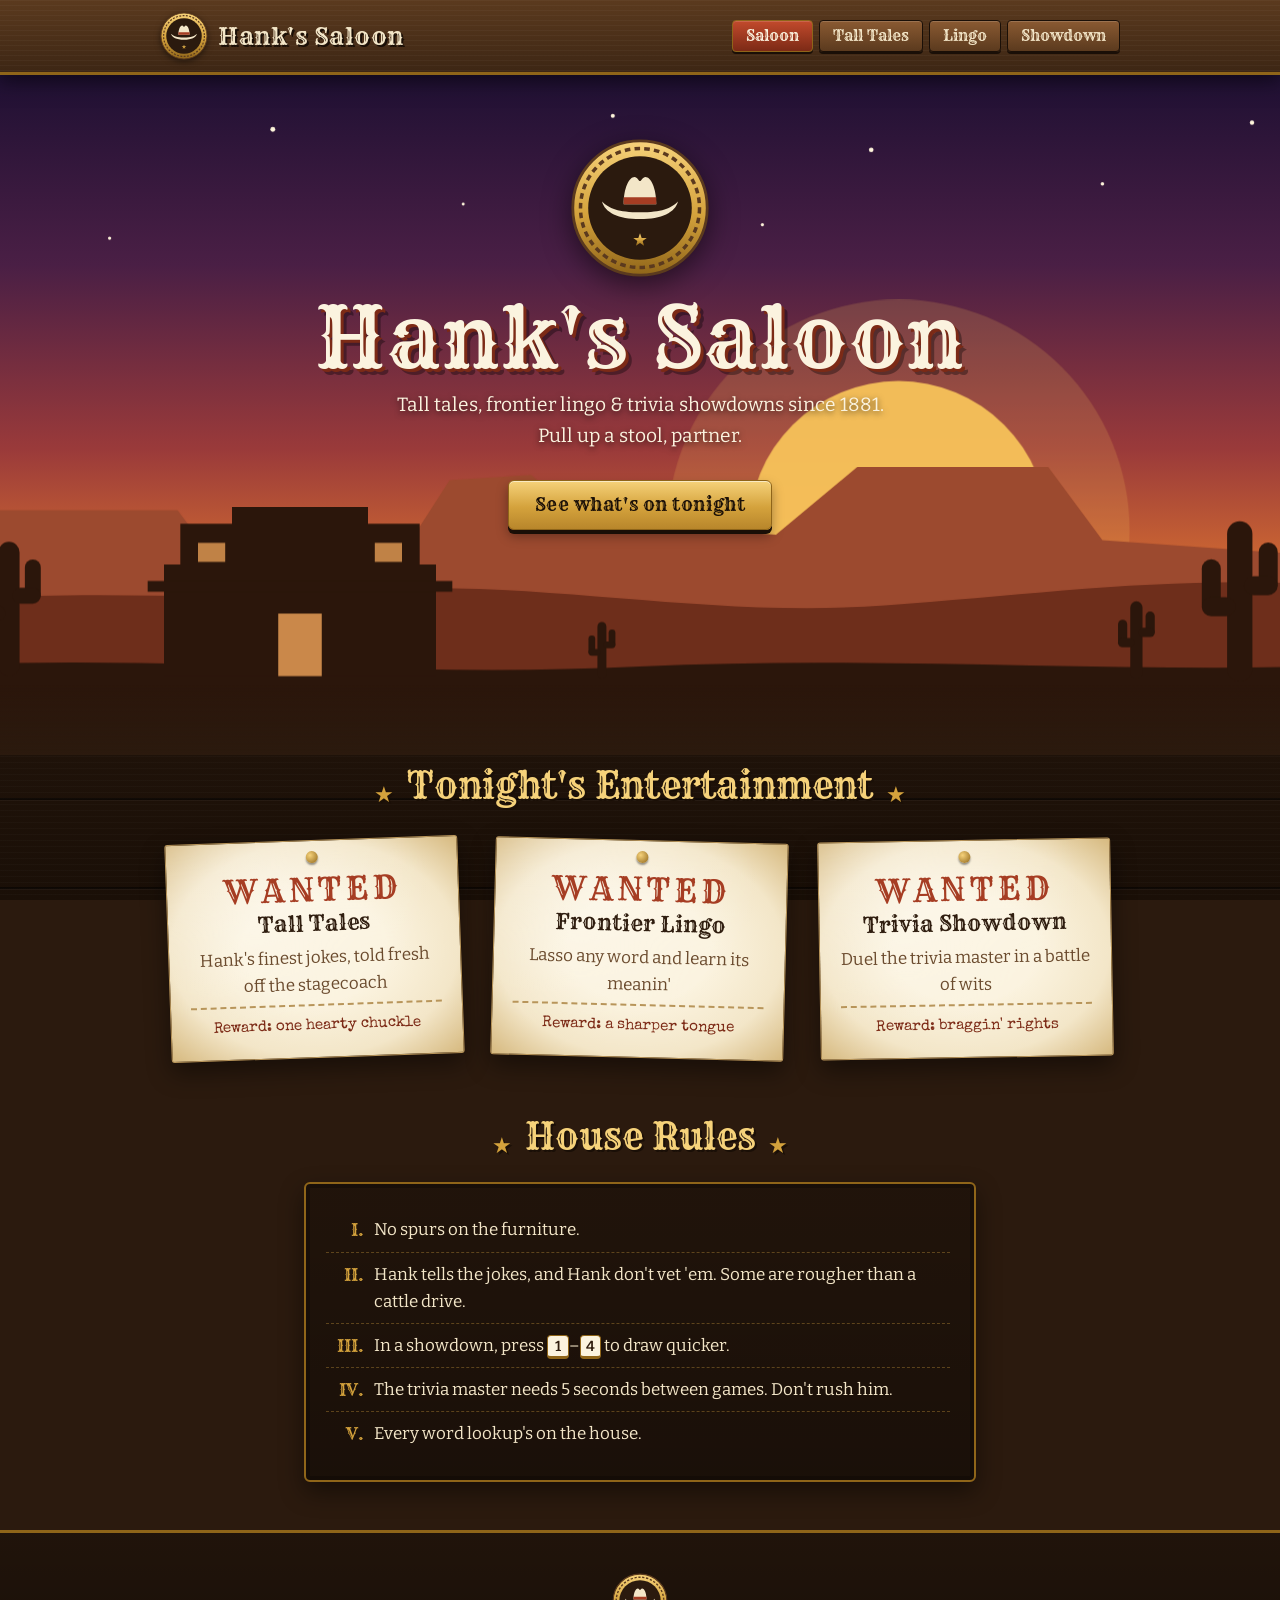
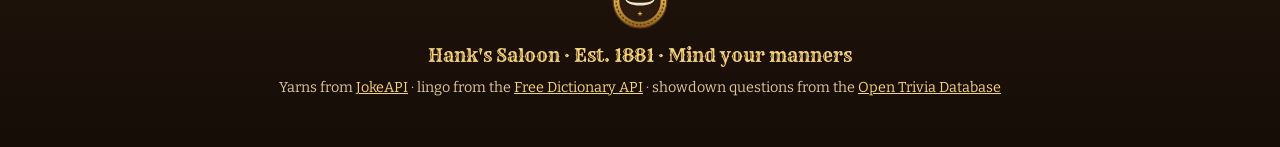
==== site/index.html @ 7e434f9b "Hank's Saloon: Western-themed API playground Tall tales (JokeAPI), frontier lingo (Free Dictionary A" ====
<!doctype html>
<html lang="en">
<head>
  <meta charset="utf-8">
  <meta name="viewport" content="width=device-width, initial-scale=1">
  <meta name="description" content="Hank's Saloon: tall tales, frontier lingo and trivia showdowns. Pull up a stool, partner.">
  <meta name="theme-color" content="#2b1a0e">
  <title>Hank's Saloon</title>
  <link rel="icon" href="favicon.svg" type="image/svg+xml">
  <link rel="preconnect" href="https://fonts.googleapis.com">
  <link rel="preconnect" href="https://fonts.gstatic.com" crossorigin>
  <link rel="stylesheet" href="https://fonts.googleapis.com/css2?family=Bitter:ital,wght@0,400;0,600;0,700;1,400&family=Rye&family=Special+Elite&display=swap">
  <link rel="stylesheet" href="style.css">
  <script type="module" src="js/app.js"></script>
</head>
<body>
  <!-- Shared artwork, referenced below with <use href="#..."> -->
  <svg class="sprite" width="0" height="0" aria-hidden="true" focusable="false">
    <defs>
      <linearGradient id="brass-gradient" x1="0" y1="0" x2="0" y2="1">
        <stop offset="0" stop-color="#f6d27a"/>
        <stop offset=".55" stop-color="#d4a23c"/>
        <stop offset="1" stop-color="#8f6519"/>
      </linearGradient>

      <symbol id="hat" viewBox="0 0 64 40">
        <path fill="currentColor" d="M20 24C20 12 24 4 28 4c2 0 3 3 4 3s2-3 4-3c4 0 8 8 8 20Z"/>
        <path fill="currentColor" d="M4 22c5 5 12 8 28 8s23-3 28-8c-2 8-12 13-28 13S6 30 4 22Z"/>
        <path fill="#a63d23" d="M20 19h24v5H20Z"/>
      </symbol>

      <symbol id="logo" viewBox="0 0 100 100">
        <circle cx="50" cy="50" r="48" fill="url(#brass-gradient)" stroke="#5b3a1e" stroke-width="2"/>
        <circle cx="50" cy="50" r="42.5" fill="none" stroke="#5b3a1e" stroke-width="2.5" stroke-dasharray="4 3"/>
        <circle cx="50" cy="50" r="37" fill="#2b1a0e"/>
        <use href="#hat" x="19" y="24" width="62" height="38.75" color="#f3e6c8"/>
        <path fill="url(#brass-gradient)" transform="translate(50 73)"
              d="M0-5 1.2-1.6 4.8-1.5 1.9.6 2.9 4 0 2-2.9 4-1.9.6-4.8-1.5-1.2-1.6Z"/>
      </symbol>

      <symbol id="cactus" viewBox="0 0 40 80">
        <rect x="14" y="4" width="12" height="76" rx="6"/>
        <rect x="2" y="22" width="9" height="26" rx="4.5"/>
        <rect x="2" y="40" width="16" height="9" rx="4.5"/>
        <rect x="29" y="14" width="9" height="24" rx="4.5"/>
        <rect x="22" y="30" width="16" height="9" rx="4.5"/>
      </symbol>

      <symbol id="sheriff-star" viewBox="0 0 100 100">
        <polygon fill="url(#brass-gradient)" stroke="#8f6519" stroke-width="1.5"
                 points="50,4 62,29.2 89.8,27 74,50 89.8,73 62,70.8 50,96 38,70.8 10.2,73 26,50 10.2,27 38,29.2"/>
        <g fill="url(#brass-gradient)" stroke="#8f6519" stroke-width="1.5">
          <circle cx="50" cy="5" r="4.5"/><circle cx="89" cy="27.5" r="4.5"/><circle cx="89" cy="72.5" r="4.5"/>
          <circle cx="50" cy="95" r="4.5"/><circle cx="11" cy="72.5" r="4.5"/><circle cx="11" cy="27.5" r="4.5"/>
        </g>
        <circle cx="50" cy="50" r="22" fill="none" stroke="#8f6519" stroke-width="1.5" stroke-dasharray="3 2"/>
      </symbol>
    </defs>
  </svg>

  <a class="skip-link" href="#main">Skip to content</a>

  <header class="site-header">
    <div class="container header-inner">
      <a class="brand" href="#home" aria-label="Hank's Saloon – home">
        <svg class="logo" aria-hidden="true"><use href="#logo"/></svg>
        <span class="brand-name">Hank's Saloon</span>
      </a>
      <nav aria-label="Activities">
        <ul>
          <li><a href="#home">Saloon</a></li>
          <li><a href="#joke">Tall Tales</a></li>
          <li><a href="#define">Lingo</a></li>
          <li><a href="#trivia">Showdown</a></li>
        </ul>
      </nav>
    </div>
    <div class="scroll-progress" aria-hidden="true"></div>
  </header>

  <main id="main">
    <noscript><p class="container status status-error">Hank needs JavaScript turned on to talk to the outside world.</p></noscript>

    <!-- Saloon (home) -->
    <section id="view-home" class="view" aria-labelledby="home-heading">
      <div class="hero">
        <svg class="scene" viewBox="0 0 1200 500" preserveAspectRatio="xMidYMax slice" aria-hidden="true" focusable="false">
          <g class="layer" data-depth="0.5">
            <circle class="twinkle" cx="90" cy="60" r="1.6"/><circle class="twinkle" cx="210" cy="120" r="1.2"/>
            <circle class="twinkle" cx="330" cy="40" r="1.8"/><circle class="twinkle" cx="470" cy="95" r="1.1"/>
            <circle class="twinkle" cx="580" cy="30" r="1.5"/><circle class="twinkle" cx="690" cy="110" r="1.2"/>
            <circle class="twinkle" cx="770" cy="55" r="1.7"/><circle class="twinkle" cx="940" cy="80" r="1.3"/>
            <circle class="twinkle" cx="1050" cy="35" r="1.6"/><circle class="twinkle" cx="1150" cy="120" r="1.2"/>
            <circle class="twinkle" cx="40" cy="160" r="1"/><circle class="twinkle" cx="1110" cy="190" r="1"/>
          </g>
          <g class="layer" data-depth="0.4">
            <circle cx="790" cy="335" r="170" fill="#f7c25a" opacity=".18"/>
            <circle cx="790" cy="335" r="110" fill="#f7c25a" opacity=".95"/>
          </g>
          <g class="layer" data-depth="0.28">
            <path fill="#9c4a2f" d="M0 362h80l30-42h150l30 40h130l40-62 60-4 40 34 140 10 60-50h140l40 54 140 10 30-40 90-5v205H0Z"/>
          </g>
          <g class="layer" data-depth="0.16">
            <path fill="#6e2e1b" d="M0 400c150-30 260-10 380-20 140-12 260 20 400 10 140-10 260-30 420-5v115H0Z"/>
          </g>
          <g class="layer" data-depth="0.05" fill="#2b160b">
            <path d="M0 440c200-20 400 5 600-5s400 10 600-5v70H0Z"/>
            <!-- Saloon silhouette with lit windows -->
            <path d="M250 442v-82h12v-30h38v-12h100v12h38v30h12v82Z"/>
            <path d="M238 372h224v8H238Z"/>
            <rect x="275" y="344" width="20" height="14" fill="#f2a65a" opacity=".75"/>
            <rect x="405" y="344" width="20" height="14" fill="#f2a65a" opacity=".75"/>
            <rect x="334" y="396" width="32" height="46" fill="#f2a65a" opacity=".8"/>
            <use href="#cactus" x="110" y="338" width="52" height="104"/>
            <use href="#cactus" x="1010" y="322" width="62" height="124"/>
            <use href="#cactus" x="950" y="384" width="30" height="60"/>
            <use href="#cactus" x="560" y="400" width="24" height="44"/>
          </g>
        </svg>
        <div class="hero-content container">
          <svg class="hero-logo" aria-hidden="true"><use href="#logo"/></svg>
          <h1 id="home-heading" class="hero-title">Hank's Saloon</h1>
          <p class="tagline">Tall tales, frontier lingo &amp; trivia showdowns since 1881.<br>Pull up a stool, partner.</p>
          <button type="button" class="hero-cta" data-scroll-to="entertainment">See what's on tonight</button>
        </div>
      </div>

      <div class="container">
        <h2 id="entertainment" class="section-title reveal">Tonight's Entertainment</h2>
        <ul class="activities posters">
          <li class="reveal">
            <a class="poster" href="#joke">
              <span class="poster-wanted">Wanted</span>
              <strong class="poster-title">Tall Tales</strong>
              <span class="poster-desc">Hank's finest jokes, told fresh off the stagecoach</span>
              <span class="poster-reward">Reward: one hearty chuckle</span>
            </a>
          </li>
          <li class="reveal">
            <a class="poster" href="#define">
              <span class="poster-wanted">Wanted</span>
              <strong class="poster-title">Frontier Lingo</strong>
              <span class="poster-desc">Lasso any word and learn its meanin'</span>
              <span class="poster-reward">Reward: a sharper tongue</span>
            </a>
          </li>
          <li class="reveal">
            <a class="poster" href="#trivia">
              <span class="poster-wanted">Wanted</span>
              <strong class="poster-title">Trivia Showdown</strong>
              <span class="poster-desc">Duel the trivia master in a battle of wits</span>
              <span class="poster-reward">Reward: braggin' rights</span>
            </a>
          </li>
        </ul>

        <h2 class="section-title reveal">House Rules</h2>
        <ol class="rules reveal">
          <li>No spurs on the furniture.</li>
          <li>Hank tells the jokes, and Hank don't vet 'em. Some are rougher than a cattle drive.</li>
          <li>In a showdown, press <kbd>1</kbd>–<kbd>4</kbd> to draw quicker.</li>
          <li>The trivia master needs 5 seconds between games. Don't rush him.</li>
          <li>Every word lookup's on the house.</li>
        </ol>
      </div>
    </section>

    <!-- Tall Tales (joke) -->
    <section id="view-joke" class="view container narrow" aria-labelledby="joke-heading" hidden>
      <h1 id="joke-heading" class="view-title">Tall Tales</h1>
      <p class="lead">Hank's got a yarn for every occasion. Most of 'em are even funny.</p>
      <button id="joke-button" type="button">Spin me a yarn</button>
      <p id="joke-status" class="status" role="status"></p>
      <div id="joke-card" class="card joke-card" hidden>
        <p id="joke-text" class="joke-text"></p>
        <p id="joke-punchline" class="punchline" hidden></p>
      </div>
    </section>

    <!-- Frontier Lingo (define) -->
    <section id="view-define" class="view container narrow" aria-labelledby="define-heading" hidden>
      <h1 id="define-heading" class="view-title">Frontier Lingo</h1>
      <p class="lead">Lasso a word and Hank'll wire ya what it means.</p>
      <form id="define-form" class="row" novalidate>
        <label class="grow">Word
          <input id="define-input" type="text" name="word" autocomplete="off" spellcheck="false" placeholder="e.g. varmint">
        </label>
        <button id="define-button" type="submit">Wrangle it</button>
      </form>
      <p id="define-status" class="status" role="status"></p>
      <div id="define-card" class="card telegram" hidden>
        <p class="telegram-header" aria-hidden="true"><span>Telegram</span><span>Hank's Saloon</span></p>
        <h2 id="define-word" class="definition-word"></h2>
        <p id="define-text" class="definition"></p>
      </div>
    </section>

    <!-- Trivia Showdown -->
    <section id="view-trivia" class="view container narrow" aria-labelledby="trivia-heading" hidden>
      <h1 id="trivia-heading" class="view-title">Trivia Showdown</h1>
      <p class="lead">The six-shooter's loaded with questions from the Open Trivia Database. Step into the street, partner.</p>

      <form id="trivia-setup" class="card" novalidate>
        <div class="row">
          <label>Rounds
            <input id="trivia-amount" type="number" min="1" max="20" value="5" inputmode="numeric">
          </label>
          <label class="grow">Grit
            <select id="trivia-difficulty">
              <option value="">Any ol' grit</option>
              <option value="easy">Greenhorn (easy)</option>
              <option value="medium">Wrangler (medium)</option>
              <option value="hard">Gunslinger (hard)</option>
            </select>
          </label>
          <button id="trivia-start" type="submit">Draw!</button>
        </div>
        <p id="trivia-status" class="status" role="status"></p>
      </form>

      <div id="trivia-play" class="card" hidden>
        <div class="meta">
          <span id="trivia-progress"></span>
          <span><span id="trivia-category"></span> · <span id="trivia-badge" class="badge"></span></span>
        </div>
        <div id="trivia-bullets" class="bullets" aria-hidden="true"></div>
        <p id="trivia-question" class="question"></p>
        <div id="trivia-answers" class="answers"></div>
        <p id="trivia-feedback" class="feedback" role="status"></p>
        <div class="actions">
          <button id="trivia-quit" type="button" class="secondary">Holster up</button>
          <button id="trivia-next" type="button" hidden>Next round</button>
        </div>
        <p class="hint">Quick draw: press <kbd>1</kbd>–<kbd>4</kbd> to answer.</p>
      </div>

      <div id="trivia-result" class="card result" hidden>
        <h2>The Final Tally</h2>
        <div class="star-badge">
          <svg class="star" aria-hidden="true"><use href="#sheriff-star"/></svg>
          <p id="trivia-score" class="score"></p>
        </div>
        <p id="trivia-message" class="result-message"></p>
        <button id="trivia-again" type="button">Saddle up again</button>
      </div>
    </section>
  </main>

  <footer class="site-footer">
    <div class="container reveal">
      <svg class="footer-logo" aria-hidden="true"><use href="#logo"/></svg>
      <p class="footer-motto">Hank's Saloon · Est. 1881 · Mind your manners</p>
      <p class="footer-credits">
        Yarns from <a href="https://v2.jokeapi.dev/">JokeAPI</a> ·
        lingo from the <a href="https://dictionaryapi.dev/">Free Dictionary API</a> ·
        showdown questions from the <a href="https://opentdb.com/">Open Trivia Database</a>
      </p>
    </div>
  </footer>
</body>
</html>
---- site/style.css ----
/* Hank's Saloon – Western theme.
   Colours, fonts and shadows are variables at the top; sections follow page order. */

:root {
  color-scheme: dark;

  --wood-900: #1a0f07;
  --wood-800: #2b1a0e;
  --wood-700: #3d2614;
  --wood-600: #5b3a1e;
  --wood-400: #8a5a32;

  --parchment: #f3e6c8;
  --parchment-light: #fbf3df;
  --parchment-dark: #dcc69a;
  --ink: #2f1d0f;
  --ink-muted: #6b4b2e;

  --brass-light: #f6d27a;
  --brass: #d4a23c;
  --brass-dark: #8f6519;

  --rust: #a63d23;
  --rust-dark: #7c2a16;

  --success: #3d6a26;
  --success-bg: #dbe6bf;
  --danger: #9e2715;
  --danger-bg: #f2cdbd;
  --warning: #6b4600;
  --warning-bg: #f4dea0;

  --font-display: 'Rye', 'Georgia', serif;
  --font-body: 'Bitter', 'Georgia', serif;
  --font-type: 'Special Elite', 'Courier New', monospace;

  --radius: 6px;
  --shadow: 0 10px 24px rgb(0 0 0 / 0.45);
  --shadow-lifted: 0 18px 36px rgb(0 0 0 / 0.55);
  --ease-out: cubic-bezier(0.2, 0.8, 0.2, 1);
  --ease-bounce: cubic-bezier(0.34, 1.56, 0.64, 1);
}

* { box-sizing: border-box; }
[hidden] { display: none !important; }

html { scroll-behavior: smooth; }

body {
  margin: 0;
  min-height: 100vh;
  font: 17px/1.6 var(--font-body);
  color: var(--parchment);
  background-color: var(--wood-800);
  /* Lamp glow + wooden planks: seams, fine grain, and a darker bottom. */
  background-image:
    radial-gradient(ellipse 80% 50% at 50% 0%, rgb(255 176 82 / 0.10), transparent 70%),
    repeating-linear-gradient(180deg, transparent 0 86px, rgb(0 0 0 / 0.5) 86px 88px, rgb(255 255 255 / 0.04) 88px 89px),
    repeating-linear-gradient(180deg, rgb(255 255 255 / 0.018) 0 1px, transparent 1px 6px),
    linear-gradient(180deg, var(--wood-700), var(--wood-800) 40%, var(--wood-900));
  background-attachment: fixed;
}

.sprite { position: absolute; width: 0; height: 0; overflow: hidden; }

.container {
  max-width: 62rem;
  margin: 0 auto;
  padding-inline: 1rem;
}

.narrow { max-width: 42rem; }

a { color: var(--brass-light); }

kbd {
  display: inline-block;
  min-width: 1.5em;
  padding: 0 0.35em;
  border: 1px solid var(--brass-dark);
  border-bottom-width: 3px;
  border-radius: 4px;
  background: var(--parchment-light);
  color: var(--ink);
  font: 600 0.85em/1.4 var(--font-body);
  text-align: center;
}

.skip-link {
  position: absolute;
  left: 1rem;
  top: -3rem;
  z-index: 200;
  padding: 0.5rem 1rem;
  background: var(--brass);
  color: var(--wood-900);
  border-radius: var(--radius);
}
.skip-link:focus { top: 0.5rem; }

:is(a, button, input, select):focus-visible {
  outline: 3px solid var(--brass-light);
  outline-offset: 3px;
}

/* --- Header: a hanging wooden sign ----------------------------------------- */

.site-header {
  position: sticky;
  top: 0;
  z-index: 50;
  background:
    repeating-linear-gradient(180deg, rgb(255 255 255 / 0.03) 0 1px, transparent 1px 5px),
    linear-gradient(180deg, var(--wood-600), var(--wood-700));
  border-bottom: 3px solid var(--brass-dark);
  box-shadow: 0 6px 18px rgb(0 0 0 / 0.5);
}

.header-inner {
  display: flex;
  flex-wrap: wrap;
  align-items: center;
  justify-content: space-between;
  gap: 0.5rem 1rem;
  padding-block: 0.75rem;
  transition: padding 0.3s var(--ease-out);
}

.site-header.compact .header-inner { padding-block: 0.35rem; }

.brand {
  display: inline-flex;
  align-items: center;
  gap: 0.65rem;
  color: var(--parchment);
  text-decoration: none;
}

.logo {
  width: 48px;
  height: 48px;
  flex: none;
  filter: drop-shadow(0 2px 3px rgb(0 0 0 / 0.5));
  transition: width 0.3s var(--ease-out), height 0.3s var(--ease-out), transform 0.6s var(--ease-bounce);
}

.site-header.compact .logo { width: 36px; height: 36px; }
.brand:hover .logo { transform: rotate(-12deg) scale(1.08); }

.brand-name {
  font: 1.5rem/1 var(--font-display);
  letter-spacing: 0.02em;
  text-shadow: 2px 2px 0 var(--wood-900);
}

nav ul {
  display: flex;
  flex-wrap: wrap;
  gap: 0.4rem;
  margin: 0;
  padding: 0;
  list-style: none;
}

nav a {
  position: relative;
  display: block;
  padding: 0.3rem 0.8rem;
  border: 1px solid var(--wood-900);
  border-radius: 4px;
  background: linear-gradient(180deg, var(--wood-400), var(--wood-600));
  box-shadow: inset 0 1px 0 rgb(255 255 255 / 0.15), 0 2px 0 var(--wood-900);
  color: var(--parchment);
  font: 0.95rem/1.4 var(--font-display);
  text-decoration: none;
  transform-origin: 50% -10px;
  transition: background 0.2s, color 0.2s;
}

nav a:hover { animation: sign-swing 0.7s var(--ease-out); color: var(--brass-light); }

nav a[aria-current="page"] {
  background: linear-gradient(180deg, #c24a2c, var(--rust-dark));
  border-color: var(--brass-dark);
  color: var(--parchment-light);
}

@keyframes sign-swing {
  0% { transform: rotate(0); }
  25% { transform: rotate(5deg); }
  50% { transform: rotate(-4deg); }
  75% { transform: rotate(2deg); }
  100% { transform: rotate(0); }
}

.scroll-progress {
  position: absolute;
  left: 0;
  bottom: -3px;
  width: 100%;
  height: 3px;
  background: linear-gradient(90deg, var(--brass-light), var(--brass));
  transform: scaleX(var(--scroll, 0));
  transform-origin: left;
}

/* --- Page & view transitions ------------------------------------------------ */

main { overflow-x: clip; padding-bottom: 3rem; }

.view:not(#view-home) { padding-top: 2.5rem; }

.view-enter { animation: view-in 0.5s var(--ease-out); }

@keyframes view-in {
  from { opacity: 0; transform: translateY(16px); }
  to { opacity: 1; transform: none; }
}

.view-title {
  margin: 0 0 0.25rem;
  font: clamp(2rem, 6vw, 2.75rem)/1.15 var(--font-display);
  color: var(--parchment);
  text-shadow: 3px 3px 0 var(--wood-900);
}

.lead {
  margin: 0 0 1.5rem;
  color: var(--parchment-dark);
  font-style: italic;
}

/* Scroll reveal (only when JS has turned on motion) */
.motion .reveal {
  opacity: 0;
  transform: translateY(28px);
  transition: opacity 0.7s var(--ease-out), transform 0.7s var(--ease-out);
}
.motion .reveal.is-visible { opacity: 1; transform: none; }
.motion .posters .reveal:nth-child(2) { transition-delay: 0.12s; }
.motion .posters .reveal:nth-child(3) { transition-delay: 0.24s; }

/* --- Hero: sunset over town ------------------------------------------------- */

.hero {
  position: relative;
  min-height: clamp(420px, 78vh, 680px);
  overflow: hidden;
  background: linear-gradient(180deg, #1f1033 0%, #4a1f45 28%, #9a3a3a 55%, #e0782f 78%, #f4ad5c 100%);
  display: flex;
  align-items: flex-start;
}

.hero::after {
  content: "";
  position: absolute;
  inset: auto 0 0;
  height: 70px;
  background: linear-gradient(180deg, transparent, var(--wood-800));
}

.scene {
  position: absolute;
  inset: 0;
  width: 100%;
  height: 100%;
}

.scene .layer { will-change: transform; }
.twinkle { fill: #fff6dc; animation: twinkle 3s ease-in-out infinite; }
.twinkle:nth-child(3n) { animation-delay: 1s; }
.twinkle:nth-child(3n + 1) { animation-delay: 2s; }

@keyframes twinkle {
  0%, 100% { opacity: 0.25; }
  50% { opacity: 1; }
}

.hero-content {
  position: relative;
  z-index: 1;
  width: 100%;
  padding-top: clamp(2rem, 7vh, 4rem);
  text-align: center;
  will-change: opacity, transform;
}

.hero-logo {
  width: clamp(96px, 18vw, 140px);
  height: clamp(96px, 18vw, 140px);
  filter: drop-shadow(0 8px 14px rgb(0 0 0 / 0.5));
  animation: sway 6s ease-in-out infinite;
}

@keyframes sway {
  0%, 100% { transform: rotate(-4deg); }
  50% { transform: rotate(4deg); }
}

.hero-title {
  margin: 0.5rem 0 0.5rem;
  font: clamp(2.6rem, 10vw, 5.25rem)/1.05 var(--font-display);
  color: var(--parchment-light);
  letter-spacing: 0.02em;
  text-shadow: 3px 3px 0 var(--rust-dark), 6px 6px 0 rgb(0 0 0 / 0.35);
  animation: title-in 1s var(--ease-bounce) both 0.2s;
}

@keyframes title-in {
  from { opacity: 0; transform: translateY(-20px) scale(0.92); }
  to { opacity: 1; transform: none; }
}

.tagline {
  max-width: 34rem;
  margin: 0 auto 1.75rem;
  font-size: clamp(1rem, 2.6vw, 1.2rem);
  color: var(--parchment-light);
  text-shadow: 0 2px 6px rgb(0 0 0 / 0.7);
}

/* --- Buttons: polished brass ------------------------------------------------ */

button { font: inherit; }

button {
  position: relative;
  overflow: hidden;
  display: inline-block;
  padding: 0.6rem 1.3rem;
  border: 1px solid var(--brass-dark);
  border-radius: var(--radius);
  background: linear-gradient(180deg, var(--brass-light), var(--brass) 55%, #b8862b);
  color: var(--wood-900);
  font: 1.05rem/1.3 var(--font-display);
  letter-spacing: 0.03em;
  text-decoration: none;
  cursor: pointer;
  box-shadow: inset 0 1px 0 rgb(255 255 255 / 0.55), 0 4px 0 var(--wood-900), 0 6px 12px rgb(0 0 0 / 0.35);
  transition: transform 0.15s var(--ease-out), box-shadow 0.15s var(--ease-out), filter 0.2s;
}

/* Shine that sweeps across on hover */
button::after {
  content: "";
  position: absolute;
  inset: 0;
  background: linear-gradient(110deg, transparent 30%, rgb(255 255 255 / 0.55) 50%, transparent 70%);
  transform: translateX(-130%);
  transition: transform 0.7s var(--ease-out);
  pointer-events: none;
}

button:hover:not(:disabled) {
  transform: translateY(-2px);
  box-shadow: inset 0 1px 0 rgb(255 255 255 / 0.55), 0 6px 0 var(--wood-900), 0 10px 18px rgb(0 0 0 / 0.4);
}
button:hover:not(:disabled)::after { transform: translateX(130%); }

button:active:not(:disabled) {
  transform: translateY(3px);
  box-shadow: inset 0 1px 0 rgb(255 255 255 / 0.4), 0 1px 0 var(--wood-900);
}

button:disabled { cursor: progress; filter: saturate(0.4) brightness(0.85); }

button.secondary {
  background: linear-gradient(180deg, var(--wood-400), var(--wood-600));
  border-color: var(--wood-900);
  color: var(--parchment);
  box-shadow: inset 0 1px 0 rgb(255 255 255 / 0.15), 0 4px 0 var(--wood-900);
}

.hero-cta { font-size: 1.15rem; padding: 0.75rem 1.6rem; animation: title-in 1s var(--ease-bounce) both 0.5s; }

/* --- Section titles, posters & rules (home) --------------------------------- */

.section-title {
  scroll-margin-top: 90px; /* keep clear of the sticky header */
  margin: 2.5rem 0 1.5rem;
  font: clamp(1.6rem, 4.5vw, 2.25rem)/1.2 var(--font-display);
  text-align: center;
  color: var(--brass-light);
  text-shadow: 2px 2px 0 var(--wood-900);
}

.hero + .container > .section-title:first-child { margin-top: 0.5rem; }

/* Little star flourish either side of section titles */
.section-title::before,
.section-title::after {
  content: "★";
  display: inline-block;
  margin-inline: 0.6em;
  font-size: 0.6em;
  vertical-align: middle;
  color: var(--brass);
}

.activities {
  display: grid;
  gap: 2rem;
  margin: 0;
  padding: 0.5rem 0.5rem 1rem;
  list-style: none;
}

@media (min-width: 720px) {
  .activities { grid-template-columns: repeat(3, 1fr); }
}

.poster {
  --tilt: -2deg;
  position: relative;
  display: flex;
  flex-direction: column;
  align-items: center;
  gap: 0.4rem;
  height: 100%;
  padding: 2rem 1.25rem 1.25rem;
  background:
    radial-gradient(ellipse at 30% 20%, rgb(255 255 255 / 0.35), transparent 60%),
    radial-gradient(ellipse at center, var(--parchment-light) 35%, var(--parchment) 70%, #d6b97f 100%);
  border: 1px solid #b8955a;
  border-radius: 3px;
  box-shadow: var(--shadow);
  color: var(--ink);
  text-align: center;
  text-decoration: none;
  transform: rotate(var(--tilt));
  transition: transform 0.45s var(--ease-bounce), box-shadow 0.45s var(--ease-out);
}

.activities li:nth-child(2) .poster { --tilt: 1.5deg; }
.activities li:nth-child(3) .poster { --tilt: -1deg; }

.poster:hover,
.poster:focus-visible {
  transform: rotate(0) translateY(-8px) scale(1.03);
  box-shadow: var(--shadow-lifted);
}

/* Brass nail holding the poster up */
.poster::before {
  content: "";
  position: absolute;
  top: 0.6rem;
  left: 50%;
  width: 12px;
  height: 12px;
  margin-left: -6px;
  border-radius: 50%;
  background: radial-gradient(circle at 35% 35%, var(--brass-light), var(--brass-dark));
  box-shadow: 0 2px 2px rgb(0 0 0 / 0.4);
}

.poster-wanted {
  font: 2rem/1 var(--font-display);
  letter-spacing: 0.12em;
  color: var(--rust);
  text-transform: uppercase;
}

.poster-title {
  font: 1.35rem/1.2 var(--font-display);
  color: var(--ink);
}

.poster-desc { color: var(--ink-muted); }

.poster-reward {
  margin-top: auto;
  padding-top: 0.6rem;
  width: 100%;
  border-top: 2px dashed #b8955a;
  font: 0.95rem/1.4 var(--font-type);
  color: var(--rust-dark);
}

.rules {
  max-width: 42rem;
  margin: 0 auto;
  padding: 1.5rem 1.5rem 1.5rem 1.25rem;
  counter-reset: rule;
  list-style: none;
  background: linear-gradient(180deg, rgb(0 0 0 / 0.25), rgb(0 0 0 / 0.4));
  border: 2px solid var(--brass-dark);
  border-radius: var(--radius);
  box-shadow: inset 0 0 0 4px rgb(0 0 0 / 0.25), var(--shadow);
}

.rules li {
  position: relative;
  padding: 0.5rem 0 0.5rem 3rem;
  counter-increment: rule;
}

.rules li + li { border-top: 1px dashed rgb(212 162 60 / 0.35); }

.rules li::before {
  content: counter(rule, upper-roman) ".";
  position: absolute;
  left: 0;
  width: 2.4rem;
  text-align: right;
  font-family: var(--font-display);
  color: var(--brass);
}

/* --- Cards & form controls -------------------------------------------------- */

.card {
  position: relative;
  margin-top: 1.25rem;
  padding: 1.5rem;
  background:
    radial-gradient(ellipse at 20% 0%, rgb(255 255 255 / 0.3), transparent 55%),
    radial-gradient(ellipse at center, var(--parchment-light) 40%, var(--parchment) 75%, #dcc28c 100%);
  border: 1px solid #b8955a;
  border-radius: var(--radius);
  box-shadow: var(--shadow);
  color: var(--ink);
  animation: card-in 0.5s var(--ease-out);
}

@keyframes card-in {
  from { opacity: 0; transform: translateY(12px) scale(0.98); }
  to { opacity: 1; transform: none; }
}

.card h2 { margin: 0 0 0.5rem; font: 1.5rem/1.2 var(--font-display); color: var(--ink); }

input, select {
  width: 100%;
  padding: 0.55rem 0.75rem;
  font: inherit;
  color: var(--ink);
  background: var(--parchment-light);
  border: 2px solid var(--wood-400);
  border-radius: var(--radius);
  box-shadow: inset 0 2px 4px rgb(0 0 0 / 0.12);
  transition: border-color 0.2s, box-shadow 0.2s;
}

input:hover, select:hover { border-color: var(--brass); }
input:focus, select:focus { border-color: var(--brass); box-shadow: 0 0 0 3px rgb(212 162 60 / 0.35); outline: none; }
input::placeholder { color: #9b8263; }

label {
  display: flex;
  flex-direction: column;
  gap: 0.3rem;
  font: 0.95rem/1.3 var(--font-display);
  letter-spacing: 0.03em;
  color: var(--parchment-dark);
}

.card label { color: var(--ink-muted); }

.row { display: flex; flex-wrap: wrap; align-items: flex-end; gap: 0.75rem; }
.grow { flex: 1 1 12rem; }

/* --- Status messages -------------------------------------------------------- */

.status {
  margin: 1rem 0 0;
  padding: 0.6rem 0.9rem;
  border-radius: var(--radius);
  border-left: 5px solid transparent;
  animation: card-in 0.35s var(--ease-out);
}

.status:empty { display: none; }

.status-loading {
  display: flex;
  align-items: center;
  gap: 0.6rem;
  background: var(--wood-700);
  border-left-color: var(--brass);
  color: var(--parchment);
  font-style: italic;
}

/* Spinning revolver cylinder */
.status-loading::before {
  content: "";
  flex: none;
  width: 1.2em;
  height: 1.2em;
  border-radius: 50%;
  background:
    radial-gradient(circle, var(--wood-700) 0 18%, transparent 20%),
    conic-gradient(from 0deg, var(--brass) 0 10%, var(--brass-dark) 10% 16.6%, var(--brass) 16.6% 26.6%, var(--brass-dark) 26.6% 33.3%, var(--brass) 33.3% 43.3%, var(--brass-dark) 43.3% 50%, var(--brass) 50% 60%, var(--brass-dark) 60% 66.6%, var(--brass) 66.6% 76.6%, var(--brass-dark) 76.6% 83.3%, var(--brass) 83.3% 93.3%, var(--brass-dark) 93.3% 100%);
  animation: spin 0.9s linear infinite;
}

@keyframes spin { to { transform: rotate(360deg); } }

.status-error { background: var(--danger-bg); border-left-color: var(--rust); color: var(--danger); font-weight: 600; }
.status-warning { background: var(--warning-bg); border-left-color: var(--brass-dark); color: var(--warning); font-weight: 600; }

/* --- Tall Tales -------------------------------------------------------------- */

.joke-card { padding: 2rem 1.75rem 1.75rem 3.75rem; }

.joke-card::before {
  content: "“";
  position: absolute;
  top: 0.4rem;
  left: 0.9rem;
  font: 4.5rem/1 var(--font-display);
  color: var(--rust);
  opacity: 0.8;
}

.joke-text {
  margin: 0;
  font-size: 1.2rem;
  font-weight: 600;
  white-space: pre-line;
}

.punchline {
  display: inline-block;
  margin: 1.25rem 0 0;
  padding: 0.35rem 0.8rem;
  border: 3px double var(--rust);
  border-radius: 4px;
  color: var(--rust);
  font: 1.25rem/1.35 var(--font-display);
  white-space: pre-line;
  transform: rotate(-2deg);
  animation: stamp 0.45s var(--ease-out) both;
}

@keyframes stamp {
  0% { opacity: 0; transform: scale(2.4) rotate(-10deg); }
  60% { opacity: 1; transform: scale(0.94) rotate(-1deg); }
  100% { opacity: 1; transform: scale(1) rotate(-2deg); }
}

/* --- Frontier Lingo: a telegram -------------------------------------------- */

.telegram {
  background: radial-gradient(ellipse at 15% 0%, rgb(255 255 255 / 0.4), transparent 55%), #f6edd3;
  font-family: var(--font-type);
  animation: telegram-print 0.9s steps(10, end) both;
}

@keyframes telegram-print {
  from { clip-path: inset(0 0 100% 0); }
  to { clip-path: inset(0 0 0 0); }
}

.telegram-header {
  display: flex;
  justify-content: space-between;
  margin: 0 0 1rem;
  padding-bottom: 0.5rem;
  border-bottom: 2px solid var(--ink);
  font: 0.85rem/1 var(--font-type);
  letter-spacing: 0.25em;
  text-transform: uppercase;
  color: var(--ink-muted);
}

.telegram .definition-word {
  font: 1.6rem/1.2 var(--font-type);
  letter-spacing: 0.08em;
  text-transform: uppercase;
}

.definition { margin: 0; font-size: 1.1rem; line-height: 1.7; }
.definition::after { content: " STOP"; color: var(--rust); letter-spacing: 0.1em; }

/* --- Trivia Showdown -------------------------------------------------------- */

.meta {
  display: flex;
  flex-wrap: wrap;
  justify-content: space-between;
  gap: 0.25rem 1rem;
  font-size: 0.9rem;
  color: var(--ink-muted);
}

#trivia-progress { font-family: var(--font-display); color: var(--ink); }

.badge {
  padding: 0.05rem 0.55rem;
  border-radius: 999px;
  font: 0.85rem/1.5 var(--font-type);
  letter-spacing: 0.05em;
}
.difficulty-easy { color: var(--success); background: var(--success-bg); }
.difficulty-medium { color: var(--warning); background: var(--warning-bg); }
.difficulty-hard { color: var(--danger); background: var(--danger-bg); }

/* Progress as a row of bullets */
.bullets { display: flex; flex-wrap: wrap; gap: 5px; margin-top: 0.75rem; }

.bullet {
  width: 11px;
  height: 20px;
  border: 1.5px solid var(--brass-dark);
  border-radius: 6px 6px 2px 2px;
  background: transparent;
  transition: background 0.3s;
}
.bullet.hit { background: linear-gradient(90deg, var(--brass-light), var(--brass) 60%, var(--brass-dark)); }
.bullet.miss { background: var(--rust); border-color: var(--rust-dark); }
.bullet.current { animation: bullet-pulse 1.2s ease-in-out infinite; }

@keyframes bullet-pulse {
  50% { box-shadow: 0 0 0 4px rgb(212 162 60 / 0.35); }
}

.question {
  margin: 1rem 0 1.25rem;
  font: 600 1.25rem/1.45 var(--font-body);
}

.answers { display: grid; gap: 0.6rem; }

.answer {
  display: flex;
  align-items: center;
  gap: 0.85rem;
  padding: 0.65rem 0.9rem;
  text-align: left;
  background: var(--parchment-light);
  color: var(--ink);
  border: 2px solid #c9a86a;
  font: 1.05rem/1.4 var(--font-body);
  letter-spacing: 0;
  box-shadow: 0 3px 0 #c9a86a;
}

.answer::after { display: none; }

.answer:hover:not(:disabled) {
  transform: translateX(6px);
  border-color: var(--rust);
  box-shadow: 0 3px 0 var(--rust);
  background: #fff9ea;
}

.answer .key {
  display: inline-grid;
  place-items: center;
  flex: none;
  width: 1.9rem;
  height: 1.9rem;
  border-radius: 50%;
  background: radial-gradient(circle at 35% 35%, var(--brass-light), var(--brass) 60%, var(--brass-dark));
  color: var(--wood-900);
  font: 0.95rem/1 var(--font-display);
}

.answer:disabled { cursor: default; filter: none; opacity: 0.55; }
.answer.correct { opacity: 1; border-color: var(--success); background: var(--success-bg); box-shadow: 0 3px 0 var(--success); }
.answer.wrong { opacity: 1; border-color: var(--danger); background: var(--danger-bg); box-shadow: 0 3px 0 var(--danger); }
.answer.correct { animation: bullseye 0.6s var(--ease-out); }

@keyframes bullseye {
  0% { box-shadow: 0 0 0 0 rgb(61 106 38 / 0.6); }
  100% { box-shadow: 0 0 0 14px rgb(61 106 38 / 0), 0 3px 0 var(--success); }
}

/* Bullet hole left where you clicked */
.bullet-hole {
  position: absolute;
  width: 26px;
  height: 26px;
  margin: -13px 0 0 -13px;
  border-radius: 50%;
  background:
    radial-gradient(circle, #0d0805 0 28%, #3a2414 32%, rgb(58 36 20 / 0.5) 42%, transparent 62%),
    conic-gradient(from 20deg, transparent 0 8%, rgb(0 0 0 / 0.35) 9% 10%, transparent 11% 33%, rgb(0 0 0 / 0.35) 34% 35%, transparent 36% 61%, rgb(0 0 0 / 0.35) 62% 63%, transparent 64%);
  pointer-events: none;
  animation: shot 0.25s ease-out;
}

@keyframes shot {
  from { transform: scale(2); opacity: 0; }
  to { transform: scale(1); opacity: 1; }
}

.shake { animation: shake 0.45s ease-in-out; }

@keyframes shake {
  0%, 100% { transform: none; }
  20% { transform: translateX(-8px) rotate(-0.5deg); }
  40% { transform: translateX(7px) rotate(0.5deg); }
  60% { transform: translateX(-5px); }
  80% { transform: translateX(3px); }
}

.feedback { margin: 1.1rem 0 0; font: 1.15rem/1.4 var(--font-display); }
.feedback:empty { display: none; }
.feedback strong { font-family: var(--font-body); font-weight: 700; }
.feedback.correct { color: var(--success); }
.feedback.wrong { color: var(--danger); }

.actions { display: flex; flex-wrap: wrap; justify-content: space-between; gap: 0.75rem; margin-top: 1.25rem; }
.hint { margin: 1rem 0 0; font-size: 0.9rem; color: var(--ink-muted); }

.result { text-align: center; }

.star-badge {
  position: relative;
  width: 210px;
  height: 210px;
  margin: 0.5rem auto 0.75rem;
  display: grid;
  place-items: center;
}

.star {
  position: absolute;
  inset: 0;
  width: 100%;
  height: 100%;
  filter: drop-shadow(0 6px 8px rgb(0 0 0 / 0.35));
  animation: star-in 0.9s var(--ease-bounce) both;
}

@keyframes star-in {
  from { opacity: 0; transform: rotate(-200deg) scale(0.3); }
  to { opacity: 1; transform: none; }
}

.score {
  position: relative;
  margin: 0;
  font: 1.7rem/1 var(--font-display);
  color: var(--wood-900);
  text-shadow: 0 1px 0 rgb(255 255 255 / 0.5);
  animation: title-in 0.6s var(--ease-bounce) both 0.6s;
}
.score.good { color: #1f3d12; }
.score.ok { color: var(--wood-900); }
.score.bad { color: var(--rust-dark); }

.result-message { margin: 0 0 1.25rem; font: 1.2rem/1.4 var(--font-display); color: var(--ink); }

/* Hats tossed in the air */
.hat-toss {
  position: fixed;
  inset: 0;
  z-index: 90;
  overflow: hidden;
  pointer-events: none;
}

.hat-toss svg {
  position: absolute;
  bottom: -60px;
  width: 64px;
  height: 40px;
  color: #6b3f1d;
  filter: drop-shadow(0 4px 4px rgb(0 0 0 / 0.4));
}

/* --- Saloon doors intro ------------------------------------------------------ */

.doors {
  position: fixed;
  inset: 0;
  z-index: 100;
  display: flex;
  perspective: 1600px;
  cursor: pointer;
  background: radial-gradient(ellipse at center, rgb(43 26 14 / 0.6), rgb(26 15 7 / 0.95));
  animation: doors-fade 0.5s ease-in 1.5s forwards;
}

.door {
  flex: 1;
  position: relative;
  background:
    linear-gradient(90deg, rgb(0 0 0 / 0.35), transparent 8%, transparent 92%, rgb(0 0 0 / 0.35)),
    repeating-linear-gradient(90deg, var(--wood-400) 0 26px, var(--wood-600) 26px 29px),
    var(--wood-600);
  border: 6px solid var(--wood-800);
  box-shadow: inset 0 0 0 3px var(--brass-dark);
}

/* Scalloped top edge like batwing doors */
.door::before {
  content: "";
  position: absolute;
  inset: 0 0 auto;
  height: 18%;
  background: radial-gradient(ellipse 60% 100% at 50% 0%, rgb(26 15 7 / 0.95) 60%, transparent 62%);
}

.door-left { transform-origin: left center; animation: door-left 1.5s var(--ease-out) 0.35s forwards; }
.door-right { transform-origin: right center; animation: door-right 1.5s var(--ease-out) 0.35s forwards; }

.door-left::after,
.door-right::after {
  content: "";
  position: absolute;
  top: 45%;
  width: 10px;
  height: 70px;
  border-radius: 5px;
  background: linear-gradient(90deg, var(--brass-light), var(--brass-dark));
}
.door-left::after { right: 18px; }
.door-right::after { left: 18px; }

.doors-sign {
  position: absolute;
  top: 18%;
  left: 50%;
  z-index: 1;
  transform: translateX(-50%);
  padding: 0.6rem 1.4rem;
  white-space: nowrap;
  background: linear-gradient(180deg, var(--wood-400), var(--wood-600));
  border: 3px solid var(--brass-dark);
  border-radius: 4px;
  font: clamp(1.4rem, 6vw, 2.4rem)/1 var(--font-display);
  color: var(--parchment-light);
  text-shadow: 2px 2px 0 var(--wood-900);
  box-shadow: var(--shadow);
  animation: doors-sign 0.4s ease-in 0.2s forwards;
}

/* Doors swing away from you (into the saloon), overshoot, and settle – like batwing doors. */
@keyframes door-left {
  0% { transform: rotateY(0); }
  50% { transform: rotateY(82deg); }
  70% { transform: rotateY(62deg); }
  85% { transform: rotateY(76deg); }
  100% { transform: rotateY(72deg); }
}

@keyframes door-right {
  0% { transform: rotateY(0); }
  50% { transform: rotateY(-82deg); }
  70% { transform: rotateY(-62deg); }
  85% { transform: rotateY(-76deg); }
  100% { transform: rotateY(-72deg); }
}

@keyframes doors-sign { to { opacity: 0; transform: translate(-50%, -30px); } }
@keyframes doors-fade { to { opacity: 0; visibility: hidden; } }

/* --- Tumbleweed --------------------------------------------------------------- */

.tumbleweed-track {
  position: fixed;
  inset: auto 0 0;
  z-index: 5;
  height: 90px;
  overflow: hidden;
  pointer-events: none;
}

.tumbleweed {
  position: absolute;
  left: 0;
  bottom: 6px;
  width: 60px;
  height: 60px;
  animation: tumble-across 9s linear forwards;
}

.tumbleweed svg { width: 100%; height: 100%; animation: tumble-bounce 0.9s ease-in-out infinite; }

@keyframes tumble-across {
  from { transform: translateX(-80px); }
  to { transform: translateX(calc(100vw + 80px)); }
}

@keyframes tumble-bounce {
  0%, 100% { transform: translateY(0) rotate(0deg); }
  50% { transform: translateY(-22px) rotate(180deg); }
  100% { transform: translateY(0) rotate(360deg); }
}

/* --- Footer ------------------------------------------------------------------- */

.site-footer {
  overflow-x: clip;
  padding: 2.5rem 0 3rem;
  border-top: 3px solid var(--brass-dark);
  background: linear-gradient(180deg, rgb(0 0 0 / 0.25), rgb(0 0 0 / 0.5));
  text-align: center;
  color: var(--parchment-dark);
  font-size: 0.9rem;
}

.footer-logo {
  width: 56px;
  height: 56px;
  transition: transform 0.8s var(--ease-bounce);
}
.footer-logo:hover { transform: rotate(360deg); }

.footer-motto { margin: 0.5rem 0; font: 1.1rem/1.4 var(--font-display); color: var(--brass-light); }
.footer-credits { margin: 0; }

/* --- Phones ---------------------------------------------------------------------- */

@media (max-width: 520px) {
  body { font-size: 16px; }
  .header-inner { gap: 0.5rem; }
  nav { width: 100%; }
  nav ul { justify-content: space-between; gap: 0.3rem; }
  nav a { padding: 0.25rem 0.5rem; font-size: 0.82rem; }
  .card { padding: 1.25rem 1rem; }
  .joke-card { padding: 1.75rem 1.25rem 1.5rem 3rem; }
  .joke-card::before { left: 0.6rem; font-size: 3.5rem; }
  .actions button { flex: 1 1 100%; }
  #trivia-next { order: -1; } /* main action on top */
}

/* --- Reduced motion: keep it calm ---------------------------------------------- */

@media (prefers-reduced-motion: reduce) {
  *, *::before, *::after {
    animation-duration: 0.01ms !important;
    animation-iteration-count: 1 !important;
    animation-delay: 0s !important;
    transition-duration: 0.01ms !important;
    scroll-behavior: auto !important;
  }
  .doors, .tumbleweed-track { display: none; }
}
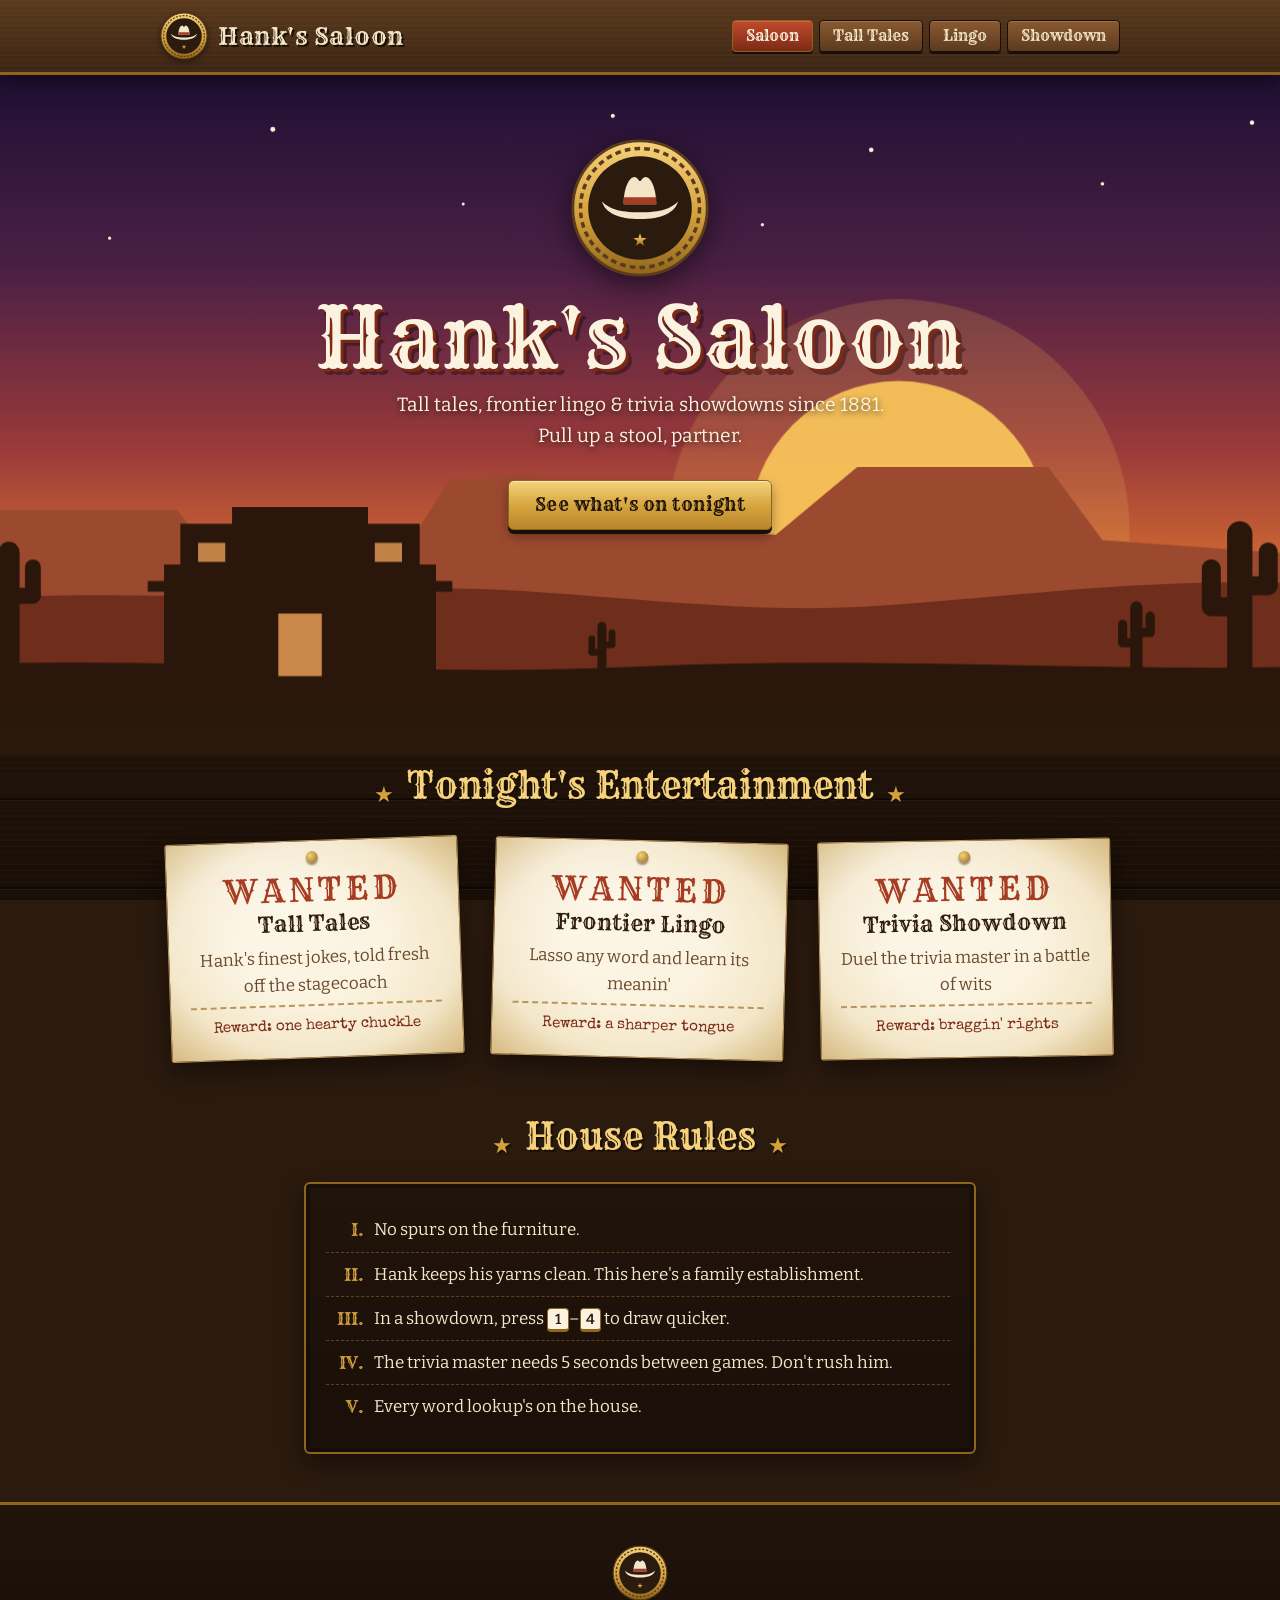
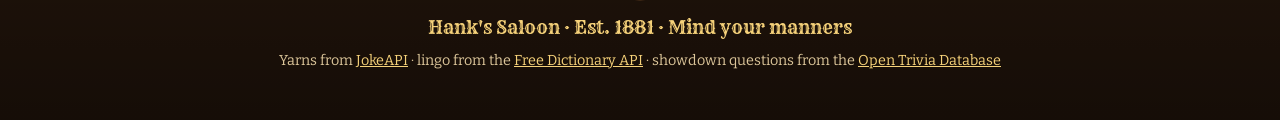
==== commit 1ac5ab06: "Turn on JokeAPI safe mode for Tall Tales Jokes flagged as offensive, explicit, religious, political," ====
--- a/site/index.html
+++ b/site/index.html
@@ -157,7 +157,7 @@
         <h2 class="section-title reveal">House Rules</h2>
         <ol class="rules reveal">
           <li>No spurs on the furniture.</li>
-          <li>Hank tells the jokes, and Hank don't vet 'em. Some are rougher than a cattle drive.</li>
+          <li>Hank keeps his yarns clean. This here's a family establishment.</li>
           <li>In a showdown, press <kbd>1</kbd>–<kbd>4</kbd> to draw quicker.</li>
           <li>The trivia master needs 5 seconds between games. Don't rush him.</li>
           <li>Every word lookup's on the house.</li>
@@ -198,9 +198,14 @@
     <!-- Trivia Showdown -->
     <section id="view-trivia" class="view container narrow" aria-labelledby="trivia-heading" hidden>
       <h1 id="trivia-heading" class="view-title">Trivia Showdown</h1>
-      <p class="lead">The six-shooter's loaded with questions from the Open Trivia Database. Step into the street, partner.</p>
+      <p class="lead">The six-shooter's loaded with questions from the Open Trivia Database. Pick yer topic and step into the street, partner.</p>
 
       <form id="trivia-setup" class="card" novalidate>
+        <label class="topic-label">Topic
+          <select id="trivia-topic">
+            <option value="">Any ol' topic</option>
+          </select>
+        </label>
         <div class="row">
           <label>Rounds
             <input id="trivia-amount" type="number" min="1" max="20" value="5" inputmode="numeric">
@@ -215,6 +220,7 @@
           </label>
           <button id="trivia-start" type="submit">Draw!</button>
         </div>
+        <p id="trivia-availability" class="hint availability" aria-live="polite"></p>
         <p id="trivia-status" class="status" role="status"></p>
       </form>
 
--- a/site/style.css
+++ b/site/style.css
@@ -806,6 +806,19 @@
 .actions { display: flex; flex-wrap: wrap; justify-content: space-between; gap: 0.75rem; margin-top: 1.25rem; }
 .hint { margin: 1rem 0 0; font-size: 0.9rem; color: var(--ink-muted); }
 
+.topic-label { margin-bottom: 0.9rem; }
+.availability { font-style: italic; }
+.availability:empty { display: none; }
+.availability.too-few {
+  padding: 0.5rem 0.75rem;
+  border-left: 5px solid var(--brass-dark);
+  border-radius: var(--radius);
+  background: var(--warning-bg);
+  color: var(--warning);
+  font-weight: 600;
+  font-style: normal;
+}
+
 .result { text-align: center; }
 
 .star-badge {
@@ -1016,7 +1029,7 @@
   .card { padding: 1.25rem 1rem; }
   .joke-card { padding: 1.75rem 1.25rem 1.5rem 3rem; }
   .joke-card::before { left: 0.6rem; font-size: 3.5rem; }
-  .actions button { flex: 1 1 100%; }
+  .actions button, #trivia-start { flex: 1 1 100%; }
   #trivia-next { order: -1; } /* main action on top */
 }
 
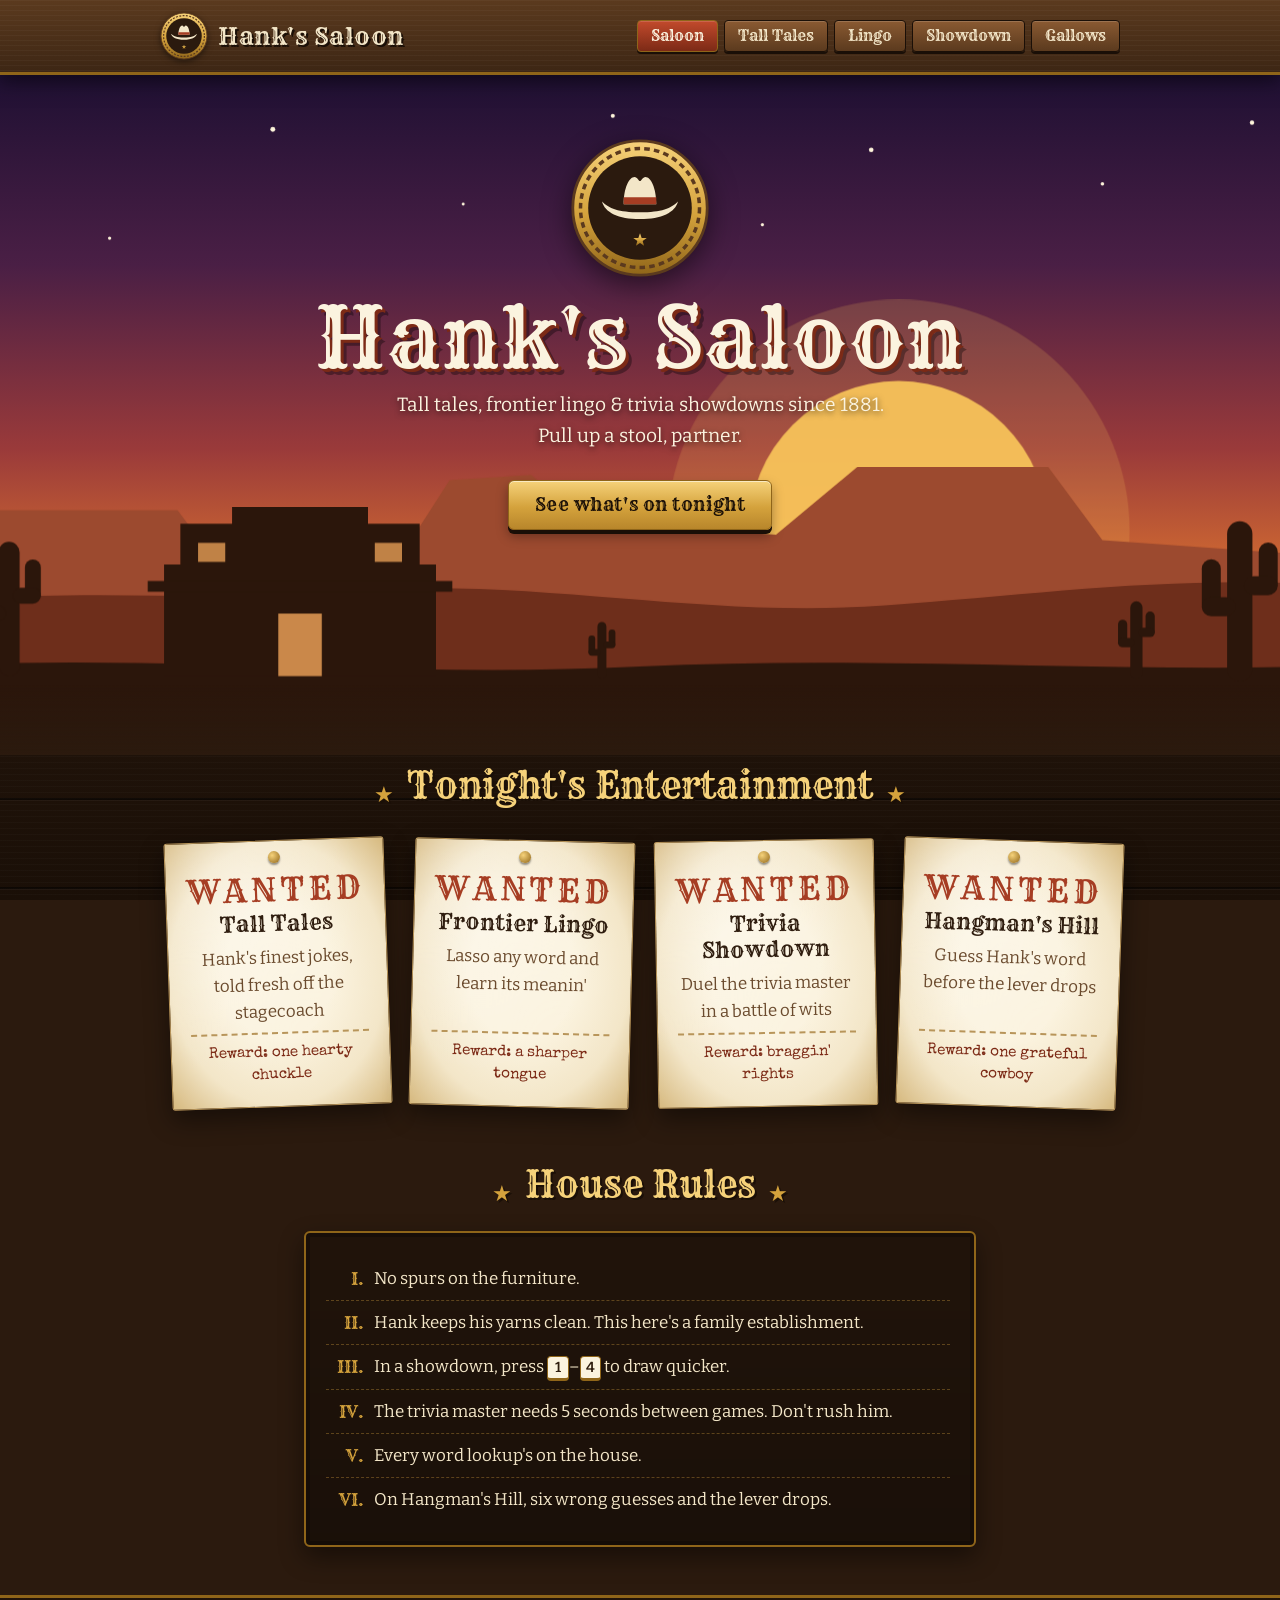
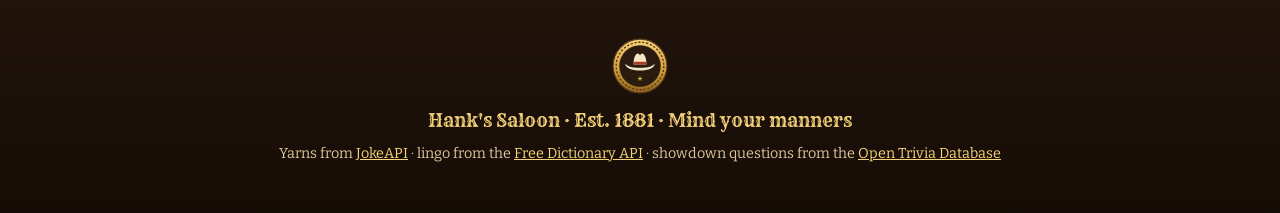
==== commit 33c49f31: "Add Hangman's Hill: one-player hangman with an animated gallows - Hank picks from his own built-in l" ====
--- a/site/index.html
+++ b/site/index.html
@@ -72,6 +72,7 @@
           <li><a href="#joke">Tall Tales</a></li>
           <li><a href="#define">Lingo</a></li>
           <li><a href="#trivia">Showdown</a></li>
+          <li><a href="#hangman">Gallows</a></li>
         </ul>
       </nav>
     </div>
@@ -152,6 +153,14 @@
               <span class="poster-reward">Reward: braggin' rights</span>
             </a>
           </li>
+          <li class="reveal">
+            <a class="poster" href="#hangman">
+              <span class="poster-wanted">Wanted</span>
+              <strong class="poster-title">Hangman's Hill</strong>
+              <span class="poster-desc">Guess Hank's word before the lever drops</span>
+              <span class="poster-reward">Reward: one grateful cowboy</span>
+            </a>
+          </li>
         </ul>
 
         <h2 class="section-title reveal">House Rules</h2>
@@ -161,6 +170,7 @@
           <li>In a showdown, press <kbd>1</kbd>–<kbd>4</kbd> to draw quicker.</li>
           <li>The trivia master needs 5 seconds between games. Don't rush him.</li>
           <li>Every word lookup's on the house.</li>
+          <li>On Hangman's Hill, six wrong guesses and the lever drops.</li>
         </ol>
       </div>
     </section>
@@ -250,6 +260,118 @@
         <button id="trivia-again" type="button">Saddle up again</button>
       </div>
     </section>
+
+    <!-- Hangman's Hill -->
+    <section id="view-hangman" class="view container narrow" aria-labelledby="hangman-heading" hidden>
+      <h1 id="hangman-heading" class="view-title">Hangman's Hill</h1>
+      <p class="lead">Guess Hank's word one letter at a time. Six wrong guesses and it's curtains for the cowboy.</p>
+
+      <div class="card hangman-card">
+        <div class="gallows-stage">
+          <!-- data-stage = number of misses (0–6); data-result = won | lost. CSS animates each step. -->
+          <svg id="hm-scene" class="hm-scene" viewBox="0 0 400 260" data-stage="0" aria-hidden="true" focusable="false">
+            <defs>
+              <linearGradient id="hm-sky" x1="0" y1="0" x2="0" y2="1">
+                <stop offset="0" stop-color="#2a1640"/>
+                <stop offset=".55" stop-color="#7a2e3a"/>
+                <stop offset=".88" stop-color="#e0782f"/>
+                <stop offset="1" stop-color="#f2a65a"/>
+              </linearGradient>
+              <clipPath id="hm-below-beam"><rect x="0" y="33" width="400" height="227"/></clipPath>
+            </defs>
+
+            <!-- Backdrop -->
+            <rect width="400" height="260" fill="url(#hm-sky)"/>
+            <circle cx="80" cy="170" r="42" fill="#f7c25a" opacity=".9"/>
+            <path fill="#7a3a22" opacity=".85" d="M0 204l40-26h52l24 26h58l30-36h72l22 32h102v60H0Z"/>
+            <rect y="228" width="400" height="32" fill="#2b160b"/>
+
+            <!-- Gallows -->
+            <g fill="#6b4524" stroke="#2b1a0e" stroke-width="1.5">
+              <polygon points="170,230 170,210 182.5,210 182.5,190 195,190 195,170 207.5,170 207.5,150 220,150 220,230"/>
+              <rect x="226" y="158" width="7" height="72"/>
+              <rect x="296" y="158" width="7" height="72"/>
+              <rect x="372" y="158" width="7" height="72"/>
+              <path d="M233 165 296 220M303 165 372 220" fill="none" stroke="#4a2e17" stroke-width="4"/>
+              <rect x="220" y="150" width="42" height="8"/>
+              <rect x="298" y="150" width="102" height="8"/>
+              <rect x="366" y="26" width="9" height="124"/>
+              <rect x="262" y="24" width="118" height="9"/>
+              <path d="M342 33 368 59" stroke="#6b4524" stroke-width="6"/>
+            </g>
+            <rect id="hm-trapdoor" x="262" y="150" width="36" height="8" fill="#5a381c" stroke="#2b1a0e" stroke-width="1.5"/>
+            <g id="hm-lever">
+              <rect x="315" y="118" width="4" height="32" fill="#3d2614"/>
+              <circle cx="317" cy="117" r="4.5" fill="#a63d23"/>
+            </g>
+
+            <!-- Rope and knot sit behind the cowboy; the loop goes in front of his neck -->
+            <g clip-path="url(#hm-below-beam)">
+              <g class="hm-noose">
+                <path d="M280-20v118" fill="none" stroke="#c9a26b" stroke-width="3"/>
+                <rect x="276.5" y="86" width="7" height="11" rx="2" fill="#b08850"/>
+              </g>
+            </g>
+
+            <!-- Executioner (feet at 0,0) -->
+            <g id="hm-exec">
+              <g class="leg leg-a"><rect x="-6" y="-24" width="5" height="24" rx="2" fill="#1f1610"/></g>
+              <g class="leg leg-b"><rect x="1" y="-24" width="5" height="24" rx="2" fill="#2a1d14"/></g>
+              <rect x="8" y="-44" width="4" height="20" rx="2" fill="#2a1a10"/>
+              <rect x="-9" y="-48" width="18" height="26" rx="3" fill="#2a1a10"/>
+              <path d="M-7-44-25-34" stroke="#2a1a10" stroke-width="4.5" stroke-linecap="round"/>
+              <circle cx="-25" cy="-34" r="2.6" fill="#c9a26b"/>
+              <path d="M-8-47C-8-58-3-72 0-76c3 4 8 18 8 29Z" fill="#111"/>
+              <rect x="-4.5" y="-59" width="3" height="2" fill="#f2a65a"/>
+              <rect x="1.5" y="-59" width="3" height="2" fill="#f2a65a"/>
+            </g>
+
+            <!-- Cowboy (feet at 0,0) -->
+            <g id="hm-cowboy">
+              <g class="leg leg-a">
+                <rect x="-5" y="-24" width="4.5" height="20" rx="2" fill="#3b4a5e"/>
+                <rect x="-6.5" y="-5" width="6.5" height="5" rx="1.5" fill="#3b2412"/>
+              </g>
+              <g class="leg leg-b">
+                <rect x=".5" y="-24" width="4.5" height="20" rx="2" fill="#2f3c4d"/>
+                <rect x=".5" y="-5" width="6.5" height="5" rx="1.5" fill="#2b1a0e"/>
+              </g>
+              <rect x="-10.5" y="-45" width="3.5" height="19" rx="1.7" fill="#a63d23"/>
+              <rect x="7" y="-45" width="3.5" height="19" rx="1.7" fill="#8f3320"/>
+              <rect x="-7.5" y="-47" width="15" height="25" rx="3" fill="#a63d23"/>
+              <path d="M-7.5-44h4v21h-4zM3.5-44h4v21h-4z" fill="#5b3a1e"/>
+              <rect x="-8" y="-25" width="16" height="3" fill="#3b2412"/>
+              <circle cy="-52" r="6.5" fill="#e3b38a"/>
+              <path d="M-4-46.5 0-42l4-4.5Z" fill="#f3e6c8"/>
+              <use class="hm-hat" href="#hat" x="-15" y="-70" width="30" height="18.75" color="#6b3f1d"/>
+            </g>
+
+            <g clip-path="url(#hm-below-beam)">
+              <ellipse class="hm-noose" cx="280" cy="104" rx="7.5" ry="5" fill="none" stroke="#c9a26b" stroke-width="3"/>
+            </g>
+          </svg>
+
+          <div id="hm-telegram" class="card telegram hm-telegram" role="status" hidden>
+            <p class="telegram-header" aria-hidden="true"><span>Telegram</span><span>Hank's Saloon</span></p>
+            <h2 id="hm-telegram-title" class="hm-telegram-title"></h2>
+            <p class="hm-telegram-line">The word was <strong id="hm-telegram-word" class="hm-telegram-word"></strong> <span class="hm-stop">STOP</span></p>
+            <p id="hm-telegram-meaning" class="definition"></p>
+          </div>
+        </div>
+
+        <p id="hm-story" class="hm-story" aria-live="polite"></p>
+        <p id="hm-word" class="hm-word" role="img"></p>
+        <div class="hm-meta">
+          <span id="hm-misses" class="hm-misses"></span>
+          <span><span id="hm-wrong-label"></span> <span id="hm-wrong" class="hm-wrong"></span></span>
+        </div>
+        <div id="hm-keyboard" class="hm-keyboard"></div>
+        <div class="actions">
+          <button id="hm-new" type="button">Another word</button>
+        </div>
+        <p class="hint">Type letters on yer keyboard or tap the keys.</p>
+      </div>
+    </section>
   </main>
 
   <footer class="site-footer">
--- a/site/style.css
+++ b/site/style.css
@@ -239,6 +239,7 @@
 .motion .reveal.is-visible { opacity: 1; transform: none; }
 .motion .posters .reveal:nth-child(2) { transition-delay: 0.12s; }
 .motion .posters .reveal:nth-child(3) { transition-delay: 0.24s; }
+.motion .posters .reveal:nth-child(4) { transition-delay: 0.36s; }
 
 /* --- Hero: sunset over town ------------------------------------------------- */
 
@@ -405,8 +406,12 @@
   list-style: none;
 }
 
-@media (min-width: 720px) {
-  .activities { grid-template-columns: repeat(3, 1fr); }
+@media (min-width: 640px) {
+  .activities { grid-template-columns: repeat(2, 1fr); }
+}
+
+@media (min-width: 960px) {
+  .activities { grid-template-columns: repeat(4, 1fr); gap: 1.5rem; }
 }
 
 .poster {
@@ -433,6 +438,7 @@
 
 .activities li:nth-child(2) .poster { --tilt: 1.5deg; }
 .activities li:nth-child(3) .poster { --tilt: -1deg; }
+.activities li:nth-child(4) .poster { --tilt: 2deg; }
 
 .poster:hover,
 .poster:focus-visible {
@@ -857,6 +863,151 @@
 .score.bad { color: var(--rust-dark); }
 
 .result-message { margin: 0 0 1.25rem; font: 1.2rem/1.4 var(--font-display); color: var(--ink); }
+
+/* --- Hangman's Hill ------------------------------------------------------------ */
+
+/* The scene and the telegram share one grid cell, so the telegram covers the scene and,
+   if it's the taller of the two (on phones), the area grows instead of overlapping what's below. */
+.gallows-stage { display: grid; }
+.gallows-stage > * { grid-area: 1 / 1; }
+
+.hm-scene {
+  display: block;
+  width: 100%;
+  height: auto;
+  border-radius: var(--radius);
+  box-shadow: inset 0 0 0 1px rgb(0 0 0 / 0.3);
+}
+
+/* Each actor's position per stage (scene units; the ground is at y=230, the platform at y=150). */
+#hm-cowboy { transform: translate(-40px, 230px); transition: transform 1.4s linear; }
+.hm-scene[data-stage="1"] #hm-cowboy { transform: translate(95px, 230px); }
+.hm-scene[data-stage="2"] #hm-cowboy { transform: translate(160px, 230px); }
+.hm-scene:is([data-stage="3"], [data-stage="4"], [data-stage="5"], [data-stage="6"]) #hm-cowboy {
+  transform: translate(280px, 150px);
+}
+/* Climbing follows the steps rather than a straight line. */
+.hm-scene[data-stage="3"] #hm-cowboy { animation: hm-climb 1.8s linear both; }
+
+@keyframes hm-climb {
+  0% { transform: translate(160px, 230px); }
+  14% { transform: translate(176px, 210px); }
+  28% { transform: translate(189px, 190px); }
+  42% { transform: translate(201px, 170px); }
+  56% { transform: translate(214px, 150px); }
+  100% { transform: translate(280px, 150px); }
+}
+
+/* The noose starts high and is lowered round his neck; on a win it's lifted off again. */
+.hm-noose { transform: translateY(-40px); transition: transform 1.2s ease-in-out; }
+.hm-scene:is([data-stage="4"], [data-stage="5"], [data-stage="6"]) .hm-noose { transform: none; }
+.hm-scene[data-result="won"] .hm-noose { transform: translateY(-40px); }
+
+#hm-exec { transform: translate(450px, 150px); transition: transform 1.6s linear; }
+.hm-scene:is([data-stage="5"], [data-stage="6"]) #hm-exec { transform: translate(342px, 150px); }
+
+#hm-lever { transform-origin: 317px 150px; transition: transform 0.3s ease-in; }
+.hm-scene[data-stage="6"] #hm-lever { transform: rotate(35deg); }
+#hm-trapdoor { transform-origin: 262px 154px; transition: transform 0.35s ease-in 0.25s; }
+.hm-scene[data-stage="6"] #hm-trapdoor { transform: rotate(80deg); }
+
+/* Legs swing while walking or climbing. */
+.hm-scene .leg { transform-box: fill-box; transform-origin: 50% 0; }
+.hm-scene:is([data-stage="1"], [data-stage="2"]) #hm-cowboy .leg-a { animation: hm-stride 0.35s ease-in-out 0s 4 alternate; }
+.hm-scene:is([data-stage="1"], [data-stage="2"]) #hm-cowboy .leg-b { animation: hm-stride 0.35s ease-in-out 0s 4 alternate-reverse; }
+.hm-scene[data-stage="3"] #hm-cowboy .leg-a { animation: hm-stride 0.36s ease-in-out 0s 5 alternate; }
+.hm-scene[data-stage="3"] #hm-cowboy .leg-b { animation: hm-stride 0.36s ease-in-out 0s 5 alternate-reverse; }
+.hm-scene[data-stage="5"] #hm-exec .leg-a { animation: hm-stride 0.4s ease-in-out 0s 4 alternate; }
+.hm-scene[data-stage="5"] #hm-exec .leg-b { animation: hm-stride 0.4s ease-in-out 0s 4 alternate-reverse; }
+
+@keyframes hm-stride {
+  from { transform: rotate(-22deg); }
+  to { transform: rotate(22deg); }
+}
+
+/* Saved: the cowboy tips his hat. */
+.hm-hat { transform-box: fill-box; transform-origin: 50% 100%; }
+.hm-scene[data-result="won"] .hm-hat { animation: hm-hat-tip 0.9s ease-in-out 0.8s 2; }
+
+@keyframes hm-hat-tip {
+  0%, 100% { transform: none; }
+  50% { transform: translateY(-7px) rotate(-18deg); }
+}
+
+/* Starting a new word jumps straight back to the empty gallows. */
+.hm-reset, .hm-reset * { transition: none !important; animation: none !important; }
+
+/* The telegram lands over the scene when the round ends. */
+.hm-telegram {
+  margin: 0;
+  display: flex;
+  flex-direction: column;
+  justify-content: center;
+  box-shadow: 0 12px 30px rgb(0 0 0 / 0.55);
+}
+.hm-telegram.lost { animation-delay: 0.45s; } /* right after the lever is pulled */
+.hm-telegram.won { animation-delay: 2.8s; }   /* after the noose lifts and he tips his hat */
+.hm-telegram .hm-telegram-title { font: 1.5rem/1.2 var(--font-type); letter-spacing: 0.06em; text-transform: uppercase; }
+.hm-telegram-line { margin: 0.25rem 0 0.75rem; font-size: 1.05rem; }
+.hm-telegram-word { font-size: 1.35rem; letter-spacing: 0.15em; text-transform: uppercase; color: var(--ink); }
+.hm-stop { color: var(--rust); letter-spacing: 0.1em; }
+
+.hm-story { margin: 1rem 0 0; min-height: 1.6em; font-style: italic; text-align: center; color: var(--ink); }
+
+.hm-word {
+  display: flex;
+  flex-wrap: wrap;
+  justify-content: center;
+  gap: 0.25em;
+  margin: 1rem 0 0.75rem;
+  font: clamp(1.15rem, 5.5vw, 1.9rem)/1 var(--font-type);
+}
+
+.hm-letter {
+  width: 1.15em;
+  min-height: 1.3em;
+  padding-bottom: 0.1em;
+  border-bottom: 3px solid var(--ink);
+  text-align: center;
+  text-transform: uppercase;
+}
+.hm-letter.shown { animation: hm-pop 0.3s var(--ease-bounce); }
+.hm-letter.missed { color: var(--rust); border-bottom-color: var(--rust); }
+
+@keyframes hm-pop {
+  from { transform: scale(0.4); opacity: 0; }
+  to { transform: none; opacity: 1; }
+}
+
+.hm-meta {
+  display: flex;
+  flex-wrap: wrap;
+  justify-content: space-between;
+  gap: 0.25rem 1rem;
+  font-size: 0.95rem;
+  color: var(--ink-muted);
+}
+.hm-misses { font-family: var(--font-display); color: var(--ink); }
+.hm-wrong { font-family: var(--font-type); letter-spacing: 0.15em; color: var(--rust); }
+
+.hm-keyboard { display: grid; gap: 0.4rem; margin-top: 1rem; }
+.hm-key-row { display: flex; justify-content: center; gap: 0.35rem; }
+
+.hm-key {
+  flex: 1 1 0;
+  min-width: 0;
+  max-width: 2.8rem;
+  height: 2.8rem;
+  padding: 0;
+  font: 1.1rem/1 var(--font-type);
+  letter-spacing: 0;
+  box-shadow: inset 0 1px 0 rgb(255 255 255 / 0.55), 0 3px 0 var(--wood-900);
+}
+.hm-key::after { display: none; }
+.hm-key:disabled { cursor: default; filter: none; }
+.hm-key.hit { background: var(--success-bg); border-color: var(--success); color: var(--success); box-shadow: none; }
+.hm-key.miss { background: var(--danger-bg); border-color: var(--danger); color: var(--danger); box-shadow: none; text-decoration: line-through; }
+.hm-key:disabled:not(.hit):not(.miss) { opacity: 0.45; box-shadow: none; }
 
 /* Hats tossed in the air */
 .hat-toss {
@@ -1025,7 +1176,10 @@
   .header-inner { gap: 0.5rem; }
   nav { width: 100%; }
   nav ul { justify-content: space-between; gap: 0.3rem; }
-  nav a { padding: 0.25rem 0.5rem; font-size: 0.82rem; }
+  nav a { padding: 0.25rem 0.5rem; font-size: 0.8rem; }
+  nav li:first-child { display: none; } /* "Saloon": the Hank's Saloon name links home on phones */
+  .hm-telegram { padding: 1rem; }
+  .hm-telegram .hm-telegram-title { font-size: 1.2rem; }
   .card { padding: 1.25rem 1rem; }
   .joke-card { padding: 1.75rem 1.25rem 1.5rem 3rem; }
   .joke-card::before { left: 0.6rem; font-size: 3.5rem; }
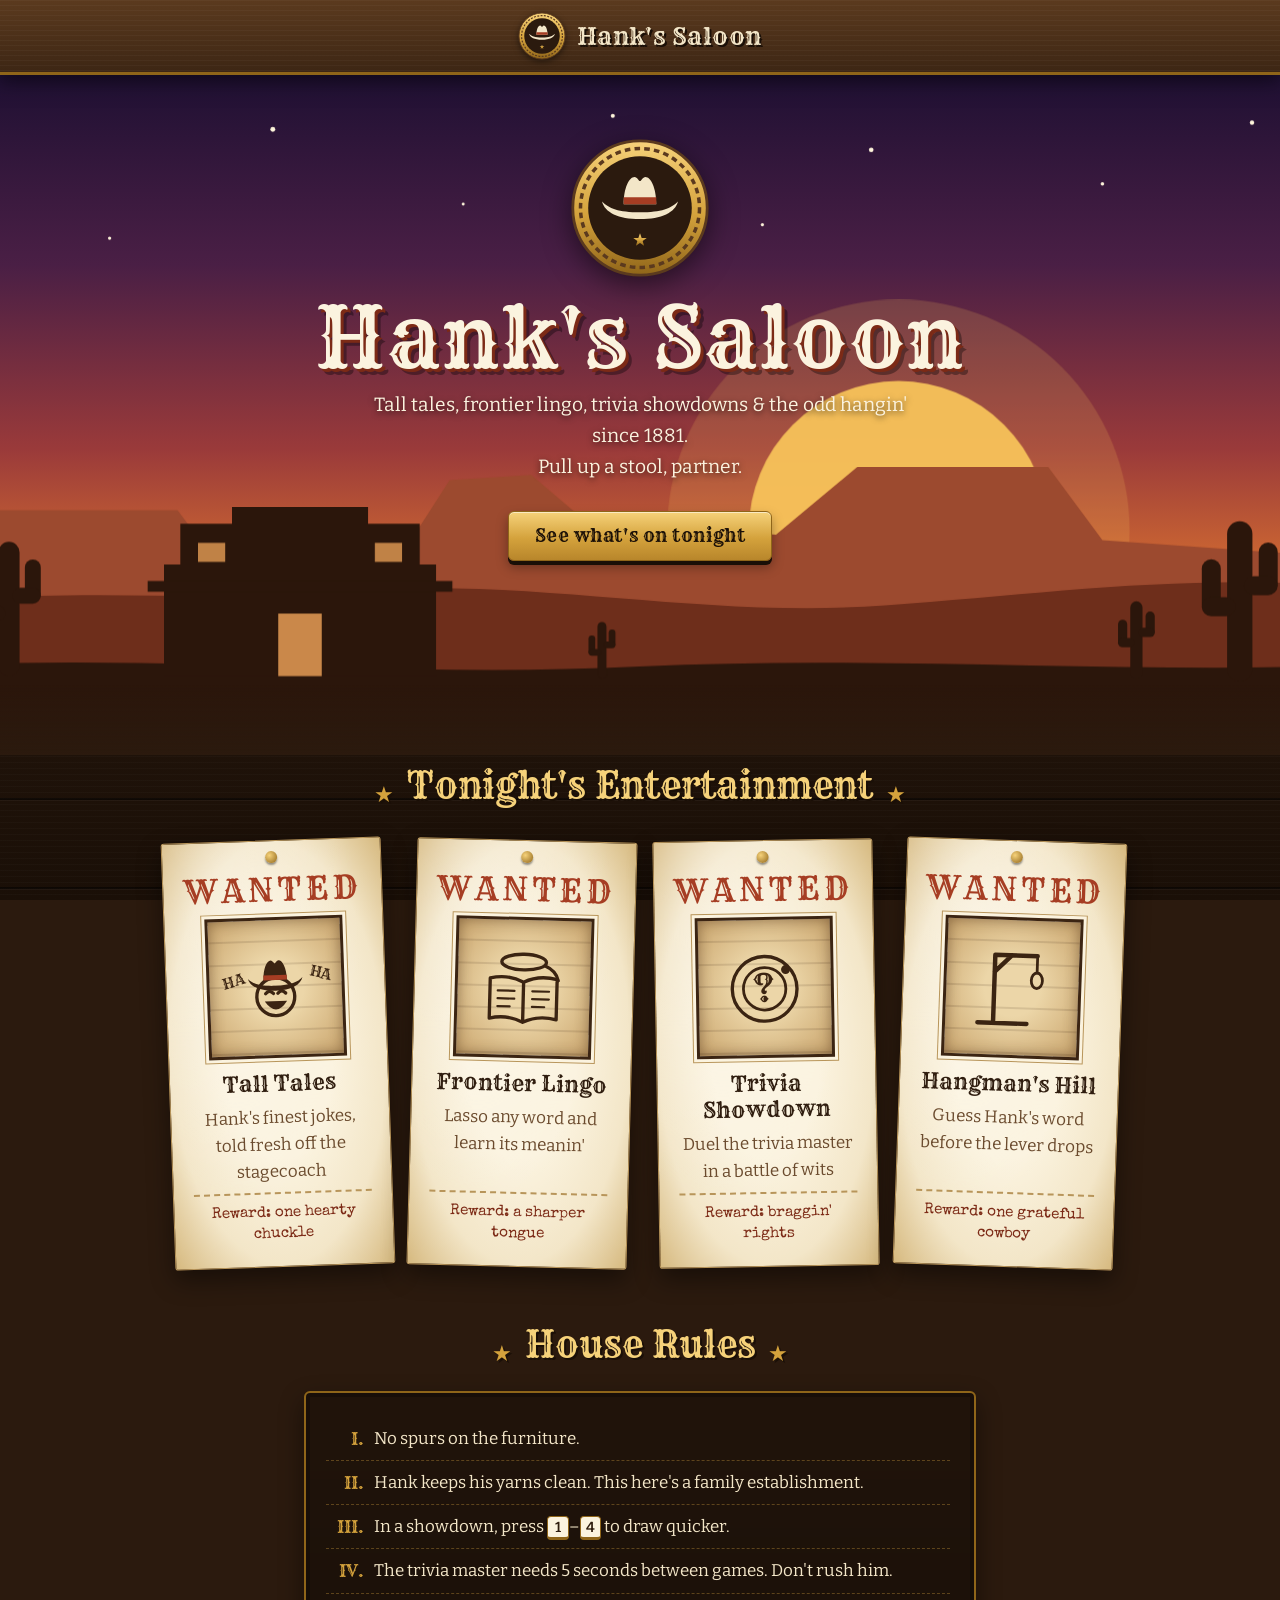
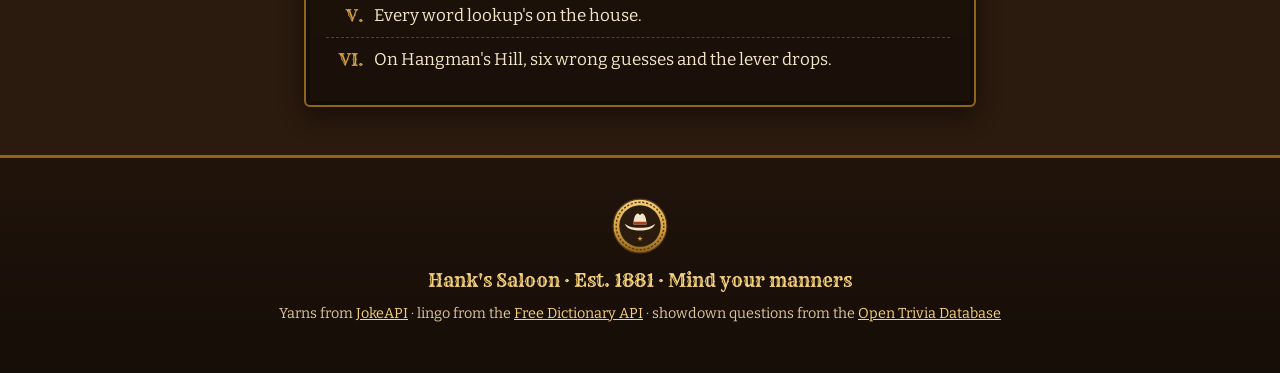
==== commit b98a3024: "Replace the menu bar with mugshots on the wanted posters - Remove the top menu: the wanted posters a" ====
--- a/site/index.html
+++ b/site/index.html
@@ -55,6 +55,42 @@
         </g>
         <circle cx="50" cy="50" r="22" fill="none" stroke="#8f6519" stroke-width="1.5" stroke-dasharray="3 2"/>
       </symbol>
+
+      <!-- Wanted-poster mugshots, one per activity -->
+      <symbol id="mug-joke" viewBox="0 0 100 80">
+        <g fill="none" stroke="currentColor" stroke-width="3" stroke-linecap="round" stroke-linejoin="round">
+          <circle cx="50" cy="48" r="17"/>
+          <path d="M41 45q3.5-4 7 0M52 45q3.5-4 7 0"/>
+        </g>
+        <path d="M40 52q10 15 20 0Z" fill="currentColor"/>
+        <use href="#hat" x="22" y="12" width="56" height="35" color="currentColor"/>
+        <text x="80" y="30" transform="rotate(14 80 30)" font-family="Rye, Georgia, serif" font-size="13" fill="currentColor">HA</text>
+        <text x="4" y="40" transform="rotate(-14 4 40)" font-family="Rye, Georgia, serif" font-size="13" fill="currentColor">HA</text>
+      </symbol>
+
+      <symbol id="mug-lingo" viewBox="0 0 100 80">
+        <g fill="none" stroke="currentColor" stroke-width="3" stroke-linecap="round" stroke-linejoin="round">
+          <path d="M50 35q-14-7-30-3v36q16-4 30 3 14-7 30-3V32q-16-4-30 3Zm0 0v36"/>
+          <path d="M27 43h15M27 50h15M27 57h11M58 43h15M58 50h15M58 57h11" stroke-width="2"/>
+          <ellipse cx="50" cy="17" rx="20" ry="7"/>
+          <path d="M69 20q10 4 12 13"/>
+        </g>
+      </symbol>
+
+      <symbol id="mug-trivia" viewBox="0 0 100 80">
+        <circle cx="50" cy="41" r="29" fill="none" stroke="currentColor" stroke-width="3"/>
+        <circle cx="50" cy="41" r="19" fill="none" stroke="currentColor" stroke-width="2.5"/>
+        <text x="50" y="53" text-anchor="middle" font-family="Rye, Georgia, serif" font-size="32" fill="currentColor">?</text>
+        <circle cx="69" cy="24" r="4" fill="currentColor"/>
+      </symbol>
+
+      <symbol id="mug-hangman" viewBox="0 0 100 80">
+        <g fill="none" stroke="currentColor" stroke-linecap="round" stroke-linejoin="round">
+          <path d="M20 72h44M34 72V11h38M34 26l15-15" stroke-width="4"/>
+          <path d="M72 11v15" stroke-width="2.5"/>
+          <ellipse cx="72" cy="33" rx="5" ry="7" stroke-width="2.5"/>
+        </g>
+      </symbol>
     </defs>
   </svg>
 
@@ -66,15 +102,6 @@
         <svg class="logo" aria-hidden="true"><use href="#logo"/></svg>
         <span class="brand-name">Hank's Saloon</span>
       </a>
-      <nav aria-label="Activities">
-        <ul>
-          <li><a href="#home">Saloon</a></li>
-          <li><a href="#joke">Tall Tales</a></li>
-          <li><a href="#define">Lingo</a></li>
-          <li><a href="#trivia">Showdown</a></li>
-          <li><a href="#hangman">Gallows</a></li>
-        </ul>
-      </nav>
     </div>
     <div class="scroll-progress" aria-hidden="true"></div>
   </header>
@@ -121,7 +148,7 @@
         <div class="hero-content container">
           <svg class="hero-logo" aria-hidden="true"><use href="#logo"/></svg>
           <h1 id="home-heading" class="hero-title">Hank's Saloon</h1>
-          <p class="tagline">Tall tales, frontier lingo &amp; trivia showdowns since 1881.<br>Pull up a stool, partner.</p>
+          <p class="tagline">Tall tales, frontier lingo, trivia showdowns &amp; the odd hangin' since 1881.<br>Pull up a stool, partner.</p>
           <button type="button" class="hero-cta" data-scroll-to="entertainment">See what's on tonight</button>
         </div>
       </div>
@@ -132,6 +159,7 @@
           <li class="reveal">
             <a class="poster" href="#joke">
               <span class="poster-wanted">Wanted</span>
+              <span class="poster-mugshot" aria-hidden="true"><svg><use href="#mug-joke"/></svg></span>
               <strong class="poster-title">Tall Tales</strong>
               <span class="poster-desc">Hank's finest jokes, told fresh off the stagecoach</span>
               <span class="poster-reward">Reward: one hearty chuckle</span>
@@ -140,6 +168,7 @@
           <li class="reveal">
             <a class="poster" href="#define">
               <span class="poster-wanted">Wanted</span>
+              <span class="poster-mugshot" aria-hidden="true"><svg><use href="#mug-lingo"/></svg></span>
               <strong class="poster-title">Frontier Lingo</strong>
               <span class="poster-desc">Lasso any word and learn its meanin'</span>
               <span class="poster-reward">Reward: a sharper tongue</span>
@@ -148,6 +177,7 @@
           <li class="reveal">
             <a class="poster" href="#trivia">
               <span class="poster-wanted">Wanted</span>
+              <span class="poster-mugshot" aria-hidden="true"><svg><use href="#mug-trivia"/></svg></span>
               <strong class="poster-title">Trivia Showdown</strong>
               <span class="poster-desc">Duel the trivia master in a battle of wits</span>
               <span class="poster-reward">Reward: braggin' rights</span>
@@ -156,6 +186,7 @@
           <li class="reveal">
             <a class="poster" href="#hangman">
               <span class="poster-wanted">Wanted</span>
+              <span class="poster-mugshot" aria-hidden="true"><svg><use href="#mug-hangman"/></svg></span>
               <strong class="poster-title">Hangman's Hill</strong>
               <span class="poster-desc">Guess Hank's word before the lever drops</span>
               <span class="poster-reward">Reward: one grateful cowboy</span>
@@ -177,6 +208,7 @@
 
     <!-- Tall Tales (joke) -->
     <section id="view-joke" class="view container narrow" aria-labelledby="joke-heading" hidden>
+      <a class="back-link" href="#home">← Back to the saloon</a>
       <h1 id="joke-heading" class="view-title">Tall Tales</h1>
       <p class="lead">Hank's got a yarn for every occasion. Most of 'em are even funny.</p>
       <button id="joke-button" type="button">Spin me a yarn</button>
@@ -189,6 +221,7 @@
 
     <!-- Frontier Lingo (define) -->
     <section id="view-define" class="view container narrow" aria-labelledby="define-heading" hidden>
+      <a class="back-link" href="#home">← Back to the saloon</a>
       <h1 id="define-heading" class="view-title">Frontier Lingo</h1>
       <p class="lead">Lasso a word and Hank'll wire ya what it means.</p>
       <form id="define-form" class="row" novalidate>
@@ -207,6 +240,7 @@
 
     <!-- Trivia Showdown -->
     <section id="view-trivia" class="view container narrow" aria-labelledby="trivia-heading" hidden>
+      <a class="back-link" href="#home">← Back to the saloon</a>
       <h1 id="trivia-heading" class="view-title">Trivia Showdown</h1>
       <p class="lead">The six-shooter's loaded with questions from the Open Trivia Database. Pick yer topic and step into the street, partner.</p>
 
@@ -263,6 +297,7 @@
 
     <!-- Hangman's Hill -->
     <section id="view-hangman" class="view container narrow" aria-labelledby="hangman-heading" hidden>
+      <a class="back-link" href="#home">← Back to the saloon</a>
       <h1 id="hangman-heading" class="view-title">Hangman's Hill</h1>
       <p class="lead">Guess Hank's word one letter at a time. Six wrong guesses and it's curtains for the cowboy.</p>
 
--- a/site/style.css
+++ b/site/style.css
@@ -120,7 +120,7 @@
   display: flex;
   flex-wrap: wrap;
   align-items: center;
-  justify-content: space-between;
+  justify-content: center; /* just the sign: logo and name */
   gap: 0.5rem 1rem;
   padding-block: 0.75rem;
   transition: padding 0.3s var(--ease-out);
@@ -153,45 +153,6 @@
   text-shadow: 2px 2px 0 var(--wood-900);
 }
 
-nav ul {
-  display: flex;
-  flex-wrap: wrap;
-  gap: 0.4rem;
-  margin: 0;
-  padding: 0;
-  list-style: none;
-}
-
-nav a {
-  position: relative;
-  display: block;
-  padding: 0.3rem 0.8rem;
-  border: 1px solid var(--wood-900);
-  border-radius: 4px;
-  background: linear-gradient(180deg, var(--wood-400), var(--wood-600));
-  box-shadow: inset 0 1px 0 rgb(255 255 255 / 0.15), 0 2px 0 var(--wood-900);
-  color: var(--parchment);
-  font: 0.95rem/1.4 var(--font-display);
-  text-decoration: none;
-  transform-origin: 50% -10px;
-  transition: background 0.2s, color 0.2s;
-}
-
-nav a:hover { animation: sign-swing 0.7s var(--ease-out); color: var(--brass-light); }
-
-nav a[aria-current="page"] {
-  background: linear-gradient(180deg, #c24a2c, var(--rust-dark));
-  border-color: var(--brass-dark);
-  color: var(--parchment-light);
-}
-
-@keyframes sign-swing {
-  0% { transform: rotate(0); }
-  25% { transform: rotate(5deg); }
-  50% { transform: rotate(-4deg); }
-  75% { transform: rotate(2deg); }
-  100% { transform: rotate(0); }
-}
 
 .scroll-progress {
   position: absolute;
@@ -208,7 +169,17 @@
 
 main { overflow-x: clip; padding-bottom: 3rem; }
 
-.view:not(#view-home) { padding-top: 2.5rem; }
+.view:not(#view-home) { padding-top: 1.5rem; }
+
+.back-link {
+  display: inline-block;
+  margin-bottom: 0.9rem;
+  font: 0.95rem/1.2 var(--font-display);
+  color: var(--brass-light);
+  text-decoration: none;
+  transition: color 0.2s, transform 0.2s var(--ease-out);
+}
+.back-link:hover, .back-link:focus-visible { color: var(--parchment-light); transform: translateX(-4px); }
 
 .view-enter { animation: view-in 0.5s var(--ease-out); }
 
@@ -467,6 +438,25 @@
   text-transform: uppercase;
 }
 
+/* Sepia "photo" with faint height-chart lines, like a real mugshot */
+.poster-mugshot {
+  display: block;
+  width: 78%;
+  max-width: 11rem;
+  aspect-ratio: 5 / 4;
+  margin: 0.35rem auto 0.45rem;
+  padding: 6%;
+  color: #3b2412;
+  background:
+    repeating-linear-gradient(180deg, transparent 0 15%, rgb(59 36 18 / 0.13) 15% 16.5%),
+    radial-gradient(ellipse at center, #ecd6a8 30%, #c9a46c 100%);
+  border: 3px solid #3b2412;
+  box-shadow: 0 0 0 3px var(--parchment-light), 0 0 0 4px #b8955a, inset 0 0 14px rgb(59 36 18 / 0.45);
+  transition: transform 0.45s var(--ease-bounce);
+}
+.poster-mugshot svg { display: block; width: 100%; height: 100%; }
+.poster:is(:hover, :focus-visible) .poster-mugshot { transform: scale(1.06) rotate(-1.5deg); }
+
 .poster-title {
   font: 1.35rem/1.2 var(--font-display);
   color: var(--ink);
@@ -1173,11 +1163,6 @@
 
 @media (max-width: 520px) {
   body { font-size: 16px; }
-  .header-inner { gap: 0.5rem; }
-  nav { width: 100%; }
-  nav ul { justify-content: space-between; gap: 0.3rem; }
-  nav a { padding: 0.25rem 0.5rem; font-size: 0.8rem; }
-  nav li:first-child { display: none; } /* "Saloon": the Hank's Saloon name links home on phones */
   .hm-telegram { padding: 1rem; }
   .hm-telegram .hm-telegram-title { font-size: 1.2rem; }
   .card { padding: 1.25rem 1rem; }
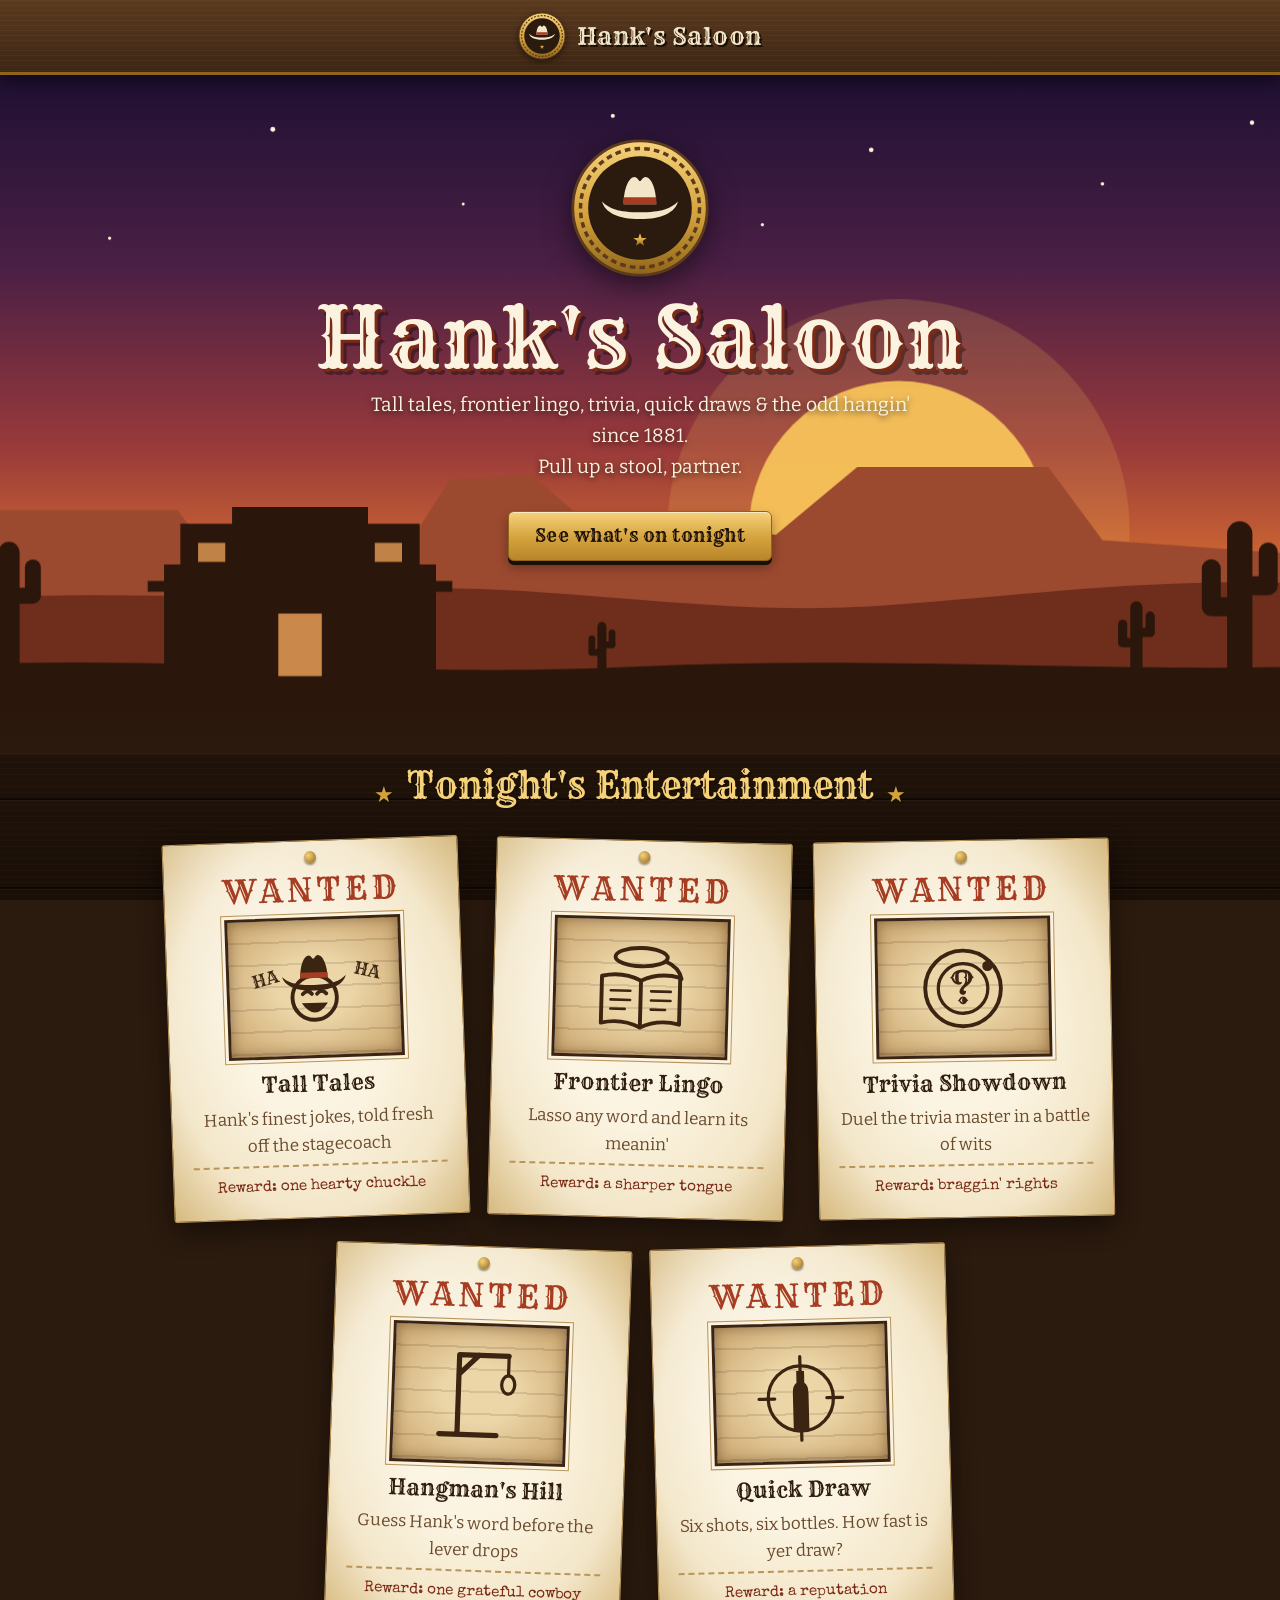
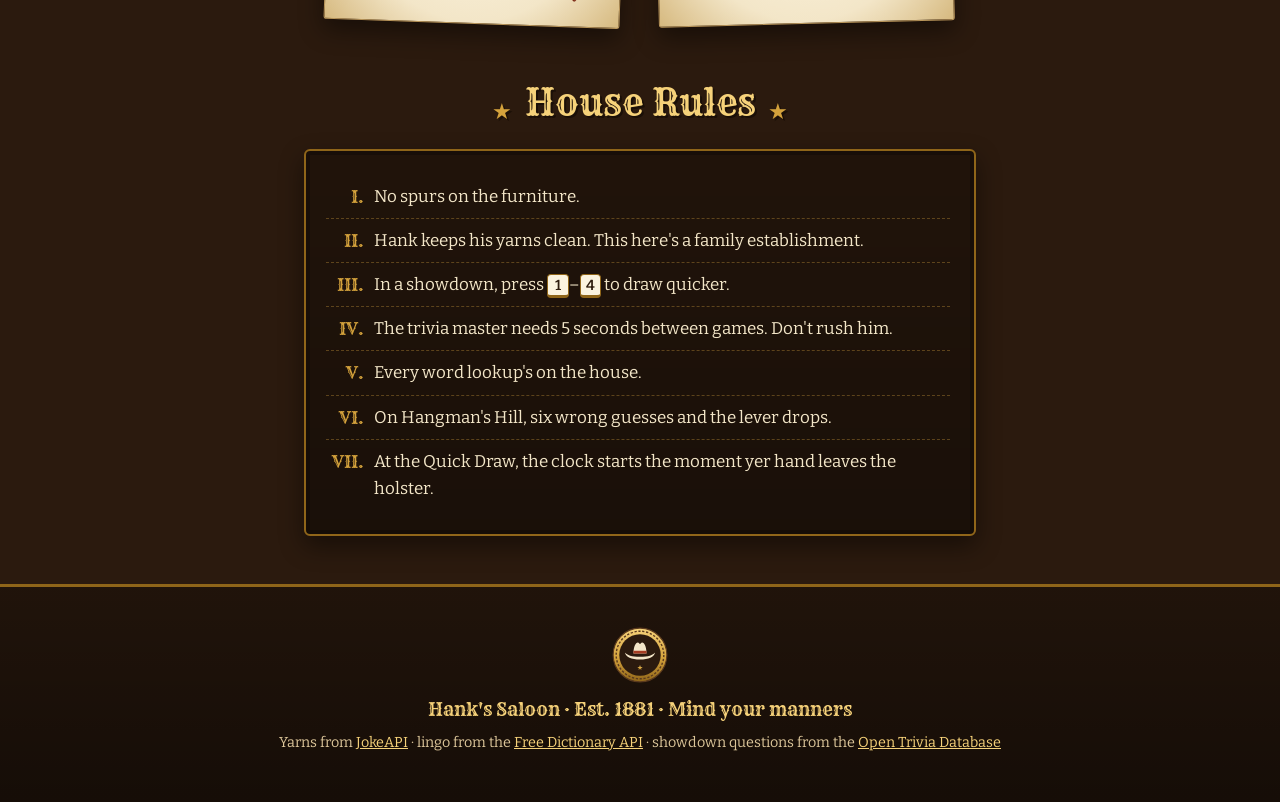
==== commit c4b72755: "Add Quick Draw: a six-shot bottle shooting gallery - Six bottles on a saloon shelf, six shots. Rest " ====
--- a/site/index.html
+++ b/site/index.html
@@ -82,6 +82,14 @@
         <circle cx="50" cy="41" r="19" fill="none" stroke="currentColor" stroke-width="2.5"/>
         <text x="50" y="53" text-anchor="middle" font-family="Rye, Georgia, serif" font-size="32" fill="currentColor">?</text>
         <circle cx="69" cy="24" r="4" fill="currentColor"/>
+      </symbol>
+
+      <symbol id="mug-quickdraw" viewBox="0 0 100 80">
+        <path d="M44 68V40q0-6 3-8v-9h6v9q3 2 3 8v28Z" fill="currentColor"/>
+        <g fill="none" stroke="currentColor" stroke-width="2.5" stroke-linecap="round">
+          <circle cx="50" cy="44" r="25"/>
+          <path d="M50 12v12M50 64v12M18 44h12M70 44h12"/>
+        </g>
       </symbol>
 
       <symbol id="mug-hangman" viewBox="0 0 100 80">
@@ -148,7 +156,7 @@
         <div class="hero-content container">
           <svg class="hero-logo" aria-hidden="true"><use href="#logo"/></svg>
           <h1 id="home-heading" class="hero-title">Hank's Saloon</h1>
-          <p class="tagline">Tall tales, frontier lingo, trivia showdowns &amp; the odd hangin' since 1881.<br>Pull up a stool, partner.</p>
+          <p class="tagline">Tall tales, frontier lingo, trivia, quick draws &amp; the odd hangin' since 1881.<br>Pull up a stool, partner.</p>
           <button type="button" class="hero-cta" data-scroll-to="entertainment">See what's on tonight</button>
         </div>
       </div>
@@ -192,6 +200,15 @@
               <span class="poster-reward">Reward: one grateful cowboy</span>
             </a>
           </li>
+          <li class="reveal">
+            <a class="poster" href="#quickdraw">
+              <span class="poster-wanted">Wanted</span>
+              <span class="poster-mugshot" aria-hidden="true"><svg><use href="#mug-quickdraw"/></svg></span>
+              <strong class="poster-title">Quick Draw</strong>
+              <span class="poster-desc">Six shots, six bottles. How fast is yer draw?</span>
+              <span class="poster-reward">Reward: a reputation</span>
+            </a>
+          </li>
         </ul>
 
         <h2 class="section-title reveal">House Rules</h2>
@@ -202,6 +219,7 @@
           <li>The trivia master needs 5 seconds between games. Don't rush him.</li>
           <li>Every word lookup's on the house.</li>
           <li>On Hangman's Hill, six wrong guesses and the lever drops.</li>
+          <li>At the Quick Draw, the clock starts the moment yer hand leaves the holster.</li>
         </ol>
       </div>
     </section>
@@ -407,6 +425,69 @@
         <p class="hint">Type letters on yer keyboard or tap the keys.</p>
       </div>
     </section>
+
+    <!-- Quick Draw -->
+    <section id="view-quickdraw" class="view container narrow" aria-labelledby="quickdraw-heading" hidden>
+      <a class="back-link" href="#home">← Back to the saloon</a>
+      <h1 id="quickdraw-heading" class="view-title">Quick Draw</h1>
+      <p class="lead">Six shots, six bottles. Rest yer hand on the holster, then draw and fire. The clock starts the moment yer hand leaves leather.</p>
+
+      <div class="card qd-card">
+        <div class="qd-hud">
+          <span id="qd-timer" class="qd-timer" role="timer">0.00 s</span>
+          <svg id="qd-cylinder" class="qd-cylinder" viewBox="-20 -20 40 40" aria-hidden="true"></svg>
+          <span id="qd-hits" class="qd-hits"></span>
+        </div>
+
+        <!-- data-phase: ready | holstered | drawn | done -->
+        <div id="qd-range" class="qd-range" data-phase="ready">
+          <svg class="qd-scene" viewBox="0 0 400 240" aria-hidden="true" focusable="false">
+            <defs>
+              <pattern id="qd-planks" width="40" height="240" patternUnits="userSpaceOnUse">
+                <rect width="40" height="240" fill="#4a2c17"/>
+                <rect x="38" width="2" height="240" fill="#2b1a0e"/>
+                <rect x="12" width="1" height="240" fill="#5b3a1e" opacity=".6"/>
+              </pattern>
+            </defs>
+            <rect class="qd-wall" width="400" height="240" fill="url(#qd-planks)"/>
+            <!-- Sign -->
+            <g transform="translate(200 34)">
+              <rect x="-78" y="-15" width="156" height="30" rx="3" fill="#6b4524" stroke="#2b1a0e" stroke-width="2"/>
+              <circle cx="-70" cy="0" r="2" fill="#d4a23c"/><circle cx="70" cy="0" r="2" fill="#d4a23c"/>
+              <text y="6" text-anchor="middle" font-family="Rye, Georgia, serif" font-size="15" fill="#f3e6c8">Shootin' Gallery</text>
+            </g>
+            <!-- Shelf -->
+            <rect x="18" y="120" width="364" height="10" fill="#8a5a32" stroke="#2b1a0e" stroke-width="1.5"/>
+            <path d="M70 130l14 18M330 130l-14 18" stroke="#6b4524" stroke-width="5"/>
+            <g id="qd-bottles"></g>
+          </svg>
+          <div id="qd-effects" class="qd-effects" aria-hidden="true"></div>
+
+          <div id="qd-holster" class="qd-holster" aria-label="Holster">
+            <svg viewBox="0 0 60 96" aria-hidden="true">
+              <path class="qd-gun" d="M21 30c-5-14 2-26 10-27h10c4 2 4 8 1 12l-4 15Z" fill="#2b1a0e" stroke="#d4a23c" stroke-width="1.5"/>
+              <path d="M10 28h40l-7 58c-9 7-17 7-26 0Z" fill="#6b3f1d" stroke="#2b1a0e" stroke-width="2"/>
+              <path d="M15 33h30l-6 49c-6 4-12 4-18 0Z" fill="none" stroke="#d6b07a" stroke-width="1.2" stroke-dasharray="3 3"/>
+              <circle cx="30" cy="46" r="4" fill="#d4a23c"/>
+            </svg>
+            <span class="qd-holster-label">Holster</span>
+          </div>
+        </div>
+
+        <p id="qd-status" class="qd-status" aria-live="polite"></p>
+
+        <div id="qd-result" class="qd-result" hidden>
+          <h2 id="qd-rank" class="qd-rank"></h2>
+          <p id="qd-score" class="qd-score"></p>
+          <p id="qd-record" class="qd-record"></p>
+        </div>
+
+        <div class="actions">
+          <button id="qd-reload" type="button">Reload</button>
+        </div>
+        <p class="hint">Needs a mouse or a touchscreen. On a touchscreen, press the holster, then lift yer finger to draw.</p>
+      </div>
+    </section>
   </main>
 
   <footer class="site-footer">
--- a/site/style.css
+++ b/site/style.css
@@ -211,6 +211,7 @@
 .motion .posters .reveal:nth-child(2) { transition-delay: 0.12s; }
 .motion .posters .reveal:nth-child(3) { transition-delay: 0.24s; }
 .motion .posters .reveal:nth-child(4) { transition-delay: 0.36s; }
+.motion .posters .reveal:nth-child(5) { transition-delay: 0.48s; }
 
 /* --- Hero: sunset over town ------------------------------------------------- */
 
@@ -369,20 +370,26 @@
   color: var(--brass);
 }
 
+/* Posters wrap in centred rows (five posters: 3 + 2 on wide screens, 2 + 2 + 1 on tablets). */
 .activities {
-  display: grid;
-  gap: 2rem;
+  --gap: 2rem;
+  display: flex;
+  flex-wrap: wrap;
+  justify-content: center;
+  gap: var(--gap);
   margin: 0;
   padding: 0.5rem 0.5rem 1rem;
   list-style: none;
 }
+.activities > li { flex: 1 1 100%; }
 
 @media (min-width: 640px) {
-  .activities { grid-template-columns: repeat(2, 1fr); }
+  .activities > li { flex: 0 1 calc((100% - var(--gap)) / 2); }
 }
 
 @media (min-width: 960px) {
-  .activities { grid-template-columns: repeat(4, 1fr); gap: 1.5rem; }
+  .activities { --gap: 1.75rem; }
+  .activities > li { flex: 0 1 calc((100% - 2 * var(--gap)) / 3); }
 }
 
 .poster {
@@ -410,6 +417,7 @@
 .activities li:nth-child(2) .poster { --tilt: 1.5deg; }
 .activities li:nth-child(3) .poster { --tilt: -1deg; }
 .activities li:nth-child(4) .poster { --tilt: 2deg; }
+.activities li:nth-child(5) .poster { --tilt: -1.5deg; }
 
 .poster:hover,
 .poster:focus-visible {
@@ -999,6 +1007,95 @@
 .hm-key.miss { background: var(--danger-bg); border-color: var(--danger); color: var(--danger); box-shadow: none; text-decoration: line-through; }
 .hm-key:disabled:not(.hit):not(.miss) { opacity: 0.45; box-shadow: none; }
 
+/* --- Quick Draw ------------------------------------------------------------------ */
+
+.qd-hud {
+  display: flex;
+  align-items: center;
+  justify-content: space-between;
+  gap: 1rem;
+  margin-bottom: 0.75rem;
+}
+.qd-timer { min-width: 6ch; font: 1.6rem/1 var(--font-type); font-variant-numeric: tabular-nums; color: var(--ink); }
+.qd-hits { font-family: var(--font-display); color: var(--ink); }
+
+.qd-cylinder { width: 46px; height: 46px; flex: none; }
+.qd-chambers { transition: transform 0.12s ease-out; }
+.qd-cylinder-body { fill: #8a8378; stroke: #3b2412; stroke-width: 1.5; }
+.qd-chamber { fill: var(--brass); stroke: #3b2412; stroke-width: 1; }
+.qd-chamber.spent { fill: var(--wood-900); }
+.qd-cylinder-pin { fill: #3b2412; }
+
+.qd-range {
+  position: relative;
+  overflow: hidden;
+  border-radius: var(--radius);
+  box-shadow: inset 0 0 0 1px rgb(0 0 0 / 0.3), var(--shadow);
+  user-select: none;
+  -webkit-user-select: none;
+  touch-action: manipulation;
+}
+.qd-scene { display: block; width: 100%; height: auto; }
+.qd-range[data-phase="drawn"] {
+  cursor: url("data:image/svg+xml,%3Csvg xmlns='http://www.w3.org/2000/svg' width='32' height='32'%3E%3Cg fill='none' stroke-width='4' stroke='%231a0f07'%3E%3Ccircle cx='16' cy='16' r='10'/%3E%3Cpath d='M16 1v9M16 22v9M1 16h9M22 16h9'/%3E%3C/g%3E%3Cg fill='none' stroke-width='2' stroke='%23f6d27a'%3E%3Ccircle cx='16' cy='16' r='10'/%3E%3Cpath d='M16 1v9M16 22v9M1 16h9M22 16h9'/%3E%3C/g%3E%3Ccircle cx='16' cy='16' r='1.8' fill='%23e04a2a'/%3E%3C/svg%3E") 16 16, crosshair;
+}
+.qd-effects { position: absolute; inset: 0; overflow: hidden; pointer-events: none; }
+
+.qd-bottle { transform-box: fill-box; transform-origin: 50% 100%; transition: opacity 0.12s, transform 0.12s; }
+.qd-bottle.shattered { opacity: 0; transform: scale(0.5); pointer-events: none; }
+.qd-shard {
+  position: absolute;
+  width: 9px;
+  height: 12px;
+  clip-path: polygon(50% 0, 100% 100%, 0 70%);
+  pointer-events: none;
+}
+
+/* Every shot: a quick flash and kick */
+.qd-bang { animation: qd-bang 0.12s ease-out; }
+@keyframes qd-bang {
+  from { filter: brightness(1.6); transform: translate(2px, -2px); }
+  to { filter: none; transform: none; }
+}
+
+.qd-holster {
+  position: absolute;
+  right: 3%;
+  bottom: 4%;
+  width: 12%; /* scales with the range, so it never covers the bottles */
+  min-width: 40px;
+  max-width: 76px;
+  display: flex;
+  flex-direction: column;
+  align-items: center;
+  padding: 0.35rem 0.25rem 0.3rem;
+  border: 2px dashed rgb(214 176 122 / 0.55);
+  border-radius: 10px;
+  background: rgb(0 0 0 / 0.28);
+  touch-action: none;
+  transition: border-color 0.2s, box-shadow 0.2s, background 0.2s;
+}
+.qd-holster svg { display: block; width: 100%; height: auto; }
+.qd-holster-label { margin-top: 0.2rem; font: 0.75rem/1 var(--font-display); letter-spacing: 0.05em; color: var(--parchment); }
+.qd-gun { transition: opacity 0.08s; }
+
+.qd-range[data-phase="ready"] .qd-holster { animation: qd-beckon 1.6s ease-in-out infinite; }
+@keyframes qd-beckon { 50% { border-color: var(--brass-light); } }
+.qd-range[data-phase="holstered"] .qd-holster {
+  border-style: solid;
+  border-color: var(--brass-light);
+  background: rgb(246 210 122 / 0.14);
+  box-shadow: 0 0 18px rgb(246 210 122 / 0.55);
+}
+.qd-range:is([data-phase="drawn"], [data-phase="done"]) .qd-gun { opacity: 0; } /* the gun's been drawn */
+
+.qd-status { margin: 1rem 0 0; min-height: 1.6em; font-style: italic; text-align: center; color: var(--ink); }
+.qd-result { margin-top: 0.75rem; text-align: center; animation: card-in 0.5s var(--ease-out); }
+.qd-card .qd-rank { margin: 0; font: 1.5rem/1.2 var(--font-display); color: var(--rust); }
+.qd-score { margin: 0.4rem 0 0; font: 1.25rem/1.4 var(--font-type); color: var(--ink); }
+.qd-record { margin: 0.3rem 0 0; font-size: 0.95rem; color: var(--ink-muted); }
+.qd-card .actions { justify-content: center; }
+
 /* Hats tossed in the air */
 .hat-toss {
   position: fixed;
@@ -1164,6 +1261,8 @@
 @media (max-width: 520px) {
   body { font-size: 16px; }
   .hm-telegram { padding: 1rem; }
+  .qd-holster { padding: 0.25rem 0.15rem; }
+  .qd-holster-label { display: none; }
   .hm-telegram .hm-telegram-title { font-size: 1.2rem; }
   .card { padding: 1.25rem 1rem; }
   .joke-card { padding: 1.75rem 1.25rem 1.5rem 3rem; }
